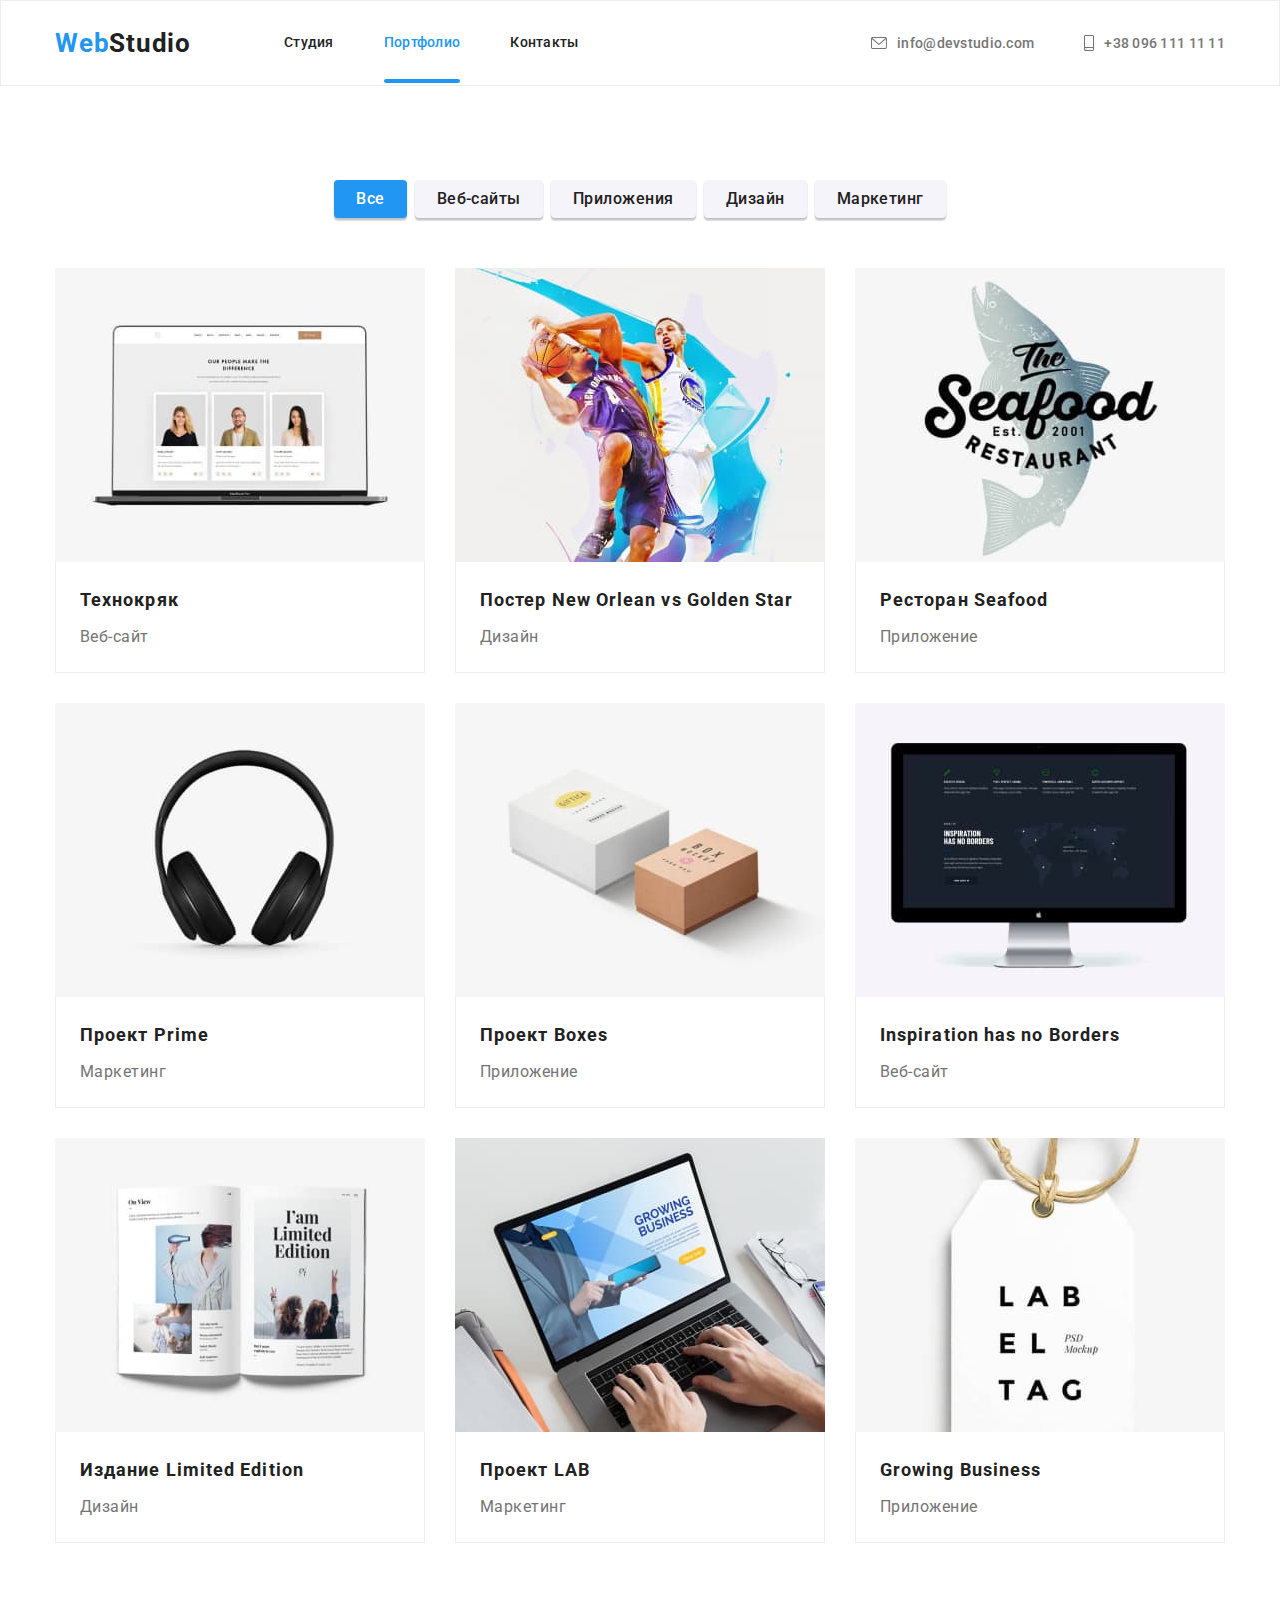
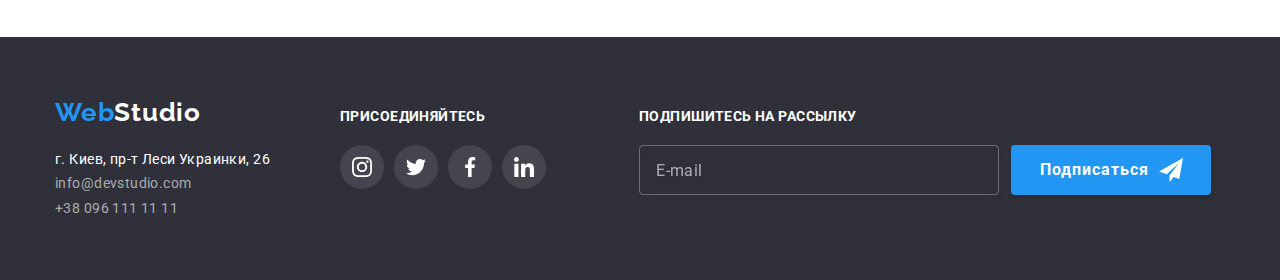
==== portfolio.html @ bab40973 "start" ====
<!DOCTYPE html>
<html lang="ru">
    <head>
        <meta charset="UTF-8" />
        <meta http-equiv="X-UA-Compatible" content="IE=edge" />
        <meta name="viewport" content="width=device-width, initial-scale=1.0" />
        <link rel="preconnect" href="https://fonts.googleapis.com" />
        <link rel="preconnect" href="https://fonts.gstatic.com" crossorigin />
        <link
            rel="stylesheet"
            href="https://cdn.jsdelivr.net/npm/modern-normalize@1.1.0/modern-normalize.min.css"
        />
        <link
            href="https://fonts.googleapis.com/css2?family=Raleway:wght@700&family=Roboto:wght@400;500;700;900&display=swap"
            rel="stylesheet"
        />
        <link rel="stylesheet" href="./css/style.css" />
        <title lang="en">Portfolio</title>
    </head>
    <body>
        <!-- HEADER -->
        <header class="page-header-portfolio">
            <div class="container page-header-container">
                <nav class="page-nav">
                    <a href="./index.html" class="logo link" lang="en"
                        >Web<span class="logo-studio">Studio</span>
                    </a>
                    <ul class="menu list">
                        <li class="menu-item">
                            <a class="menu-link link" href="./index.html"
                                >Студия</a
                            >
                        </li>
                        <li class="menu-item">
                            <a
                                class="menu-link link current"
                                href="./portfolio.html"
                                >Портфолио</a
                            >
                        </li>
                        <li class="menu-item">
                            <a class="menu-link link" href="#contacts-footer"
                                >Контакты</a
                            >
                        </li>
                    </ul>
                </nav>
                <ul class="contact list">
                    <li>
                        <a
                            class="contact-mail link"
                            href="mailto:info@devstudio.com"
                        >
                            <svg class="icon-envelope" height="12" width="16">
                                <use
                                    href="./images/icons.svg#icon-envelope"
                                ></use>
                            </svg>
                            info@devstudio.com</a
                        >
                    </li>
                    <li>
                        <a
                            class="contact-phone-number link"
                            href="tel:+380961111111"
                        >
                            <svg class="icon-smartphone" height="16" width="10">
                                <use
                                    href="./images/icons.svg#icon-smartphone"
                                ></use></svg
                            >+38 096 111 11 11</a
                        >
                    </li>
                </ul>
            </div>
        </header>
        <main>
            <section class="portfolio">
                <div class="container portfolio-container">
                    <h1 class="visually-hidden">Портфолио</h1>
                    <ul class="filter-menu list">
                        <li class="filter-list">
                            <button type="button" class="filter-button current">
                                Все
                            </button>
                        </li>
                        <li class="filter-list">
                            <button type="button" class="filter-button">
                                Веб-сайты
                            </button>
                        </li>
                        <li class="filter-list">
                            <button type="button" class="filter-button">
                                Приложения
                            </button>
                        </li>
                        <li class="filter-list">
                            <button type="button" class="filter-button">
                                Дизайн
                            </button>
                        </li>
                        <li class="filter-list">
                            <button type="button" class="filter-button">
                                Маркетинг
                            </button>
                        </li>
                    </ul>
                    <ul class="projects-list list">
                        <li class="project-card">
                            <a href="#" class="project-card-link link">
                                <div class="project-wrraper">
                                    <img
                                        class="project-photo"
                                        src="./images/portfolio/Технокряк.jpg"
                                        alt="Технокряк"
                                        width="370"
                                        height="294"
                                    />
                                    <p class="project-description">
                                        Ресурс предлагает комплексные
                                        предложения с разным уровнем функционала
                                        и сервисов. Все это позволит посетителю
                                        получить исчерпывающие сведения о
                                        компании или частном лице
                                    </p>
                                </div>
                                <div class="project-box">
                                    <h2 class="project-title">Технокряк</h2>
                                    <p class="project-specality">Веб-сайт</p>
                                </div></a
                            >
                        </li>
                        <li class="project-card">
                            <a href="#" class="project-card-link link">
                                <div class="project-wrraper">
                                    <img
                                        class="project-photo"
                                        src="./images/portfolio/Постер-New-Orlean-vs-Golden-Star.jpg"
                                        alt="Постер New Orlean vs Golden Star"
                                        width="370"
                                        height="294"
                                    />
                                    <p class="project-description">
                                        Ресурс предлагает комплексные
                                        предложения с разным уровнем функционала
                                        и сервисов. Все это позволит посетителю
                                        получить исчерпывающие сведения о
                                        компании или частном лице
                                    </p>
                                </div>
                                <div class="project-box">
                                    <h2 class="project-title">
                                        Постер New Orlean vs Golden Star
                                    </h2>
                                    <p class="project-specality">Дизайн</p>
                                </div></a
                            >
                        </li>
                        <li class="project-card">
                            <a href="#" class="project-card-link link">
                                <div class="project-wrraper">
                                    <img
                                        class="project-photo"
                                        src="./images/portfolio/Ресторан-Seafood.jpg"
                                        alt="Ресторан Seafood"
                                        width="370"
                                        height="294"
                                    />
                                    <p class="project-description">
                                        Ресурс предлагает комплексные
                                        предложения с разным уровнем функционала
                                        и сервисов. Все это позволит посетителю
                                        получить исчерпывающие сведения о
                                        компании или частном лице
                                    </p>
                                </div>
                                <div class="project-box">
                                    <h2 class="project-title">
                                        Ресторан Seafood
                                    </h2>
                                    <p class="project-specality">Приложение</p>
                                </div></a
                            >
                        </li>
                        <li class="project-card">
                            <a href="#" class="project-card-link link">
                                <div class="project-wrraper">
                                    <img
                                        class="project-photo"
                                        src="./images/portfolio/Проект-Prime.jpg"
                                        alt="Проект Prime"
                                        width="370"
                                        height="294"
                                    />
                                    <p class="project-description">
                                        Ресурс предлагает комплексные
                                        предложения с разным уровнем функционала
                                        и сервисов. Все это позволит посетителю
                                        получить исчерпывающие сведения о
                                        компании или частном лице
                                    </p>
                                </div>
                                <div class="project-box">
                                    <h2 class="project-title">Проект Prime</h2>
                                    <p class="project-specality">Маркетинг</p>
                                </div></a
                            >
                        </li>
                        <li class="project-card">
                            <a href="#" class="project-card-link link">
                                <div class="project-wrraper">
                                    <img
                                        class="project-photo"
                                        src="./images/portfolio/Проект-Boxes.jpg"
                                        alt="Проект Boxes"
                                        width="370"
                                        height="294"
                                    />
                                    <p class="project-description">
                                        Ресурс предлагает комплексные
                                        предложения с разным уровнем функционала
                                        и сервисов. Все это позволит посетителю
                                        получить исчерпывающие сведения о
                                        компании или частном лице
                                    </p>
                                </div>
                                <div class="project-box">
                                    <h2 class="project-title">Проект Boxes</h2>
                                    <p class="project-specality">Приложение</p>
                                </div></a
                            >
                        </li>
                        <li class="project-card">
                            <a href="#" class="project-card-link link">
                                <div class="project-wrraper">
                                    <img
                                        class="project-photo"
                                        src="./images/portfolio/Inspiration-has-no-Borders.jpg"
                                        alt="Inspiration has no Borders"
                                        width="370"
                                        height="294"
                                    />
                                    <p class="project-description">
                                        Ресурс предлагает комплексные
                                        предложения с разным уровнем функционала
                                        и сервисов. Все это позволит посетителю
                                        получить исчерпывающие сведения о
                                        компании или частном лице
                                    </p>
                                </div>
                                <div class="project-box">
                                    <h2 class="project-title" lang="en">
                                        Inspiration has no Borders
                                    </h2>
                                    <p class="project-specality">Веб-сайт</p>
                                </div></a
                            >
                        </li>
                        <li class="project-card">
                            <a href="#" class="project-card-link link">
                                <div class="project-wrraper">
                                    <img
                                        class="project-photo"
                                        src="./images/portfolio/Издание-Limited-Edition.jpg"
                                        alt="Издание Limited Edition"
                                        width="370"
                                        height="294"
                                    />
                                    <p class="project-description">
                                        Ресурс предлагает комплексные
                                        предложения с разным уровнем функционала
                                        и сервисов. Все это позволит посетителю
                                        получить исчерпывающие сведения о
                                        компании или частном лице
                                    </p>
                                </div>
                                <div class="project-box">
                                    <h2 class="project-title">
                                        Издание Limited Edition
                                    </h2>
                                    <p class="project-specality">Дизайн</p>
                                </div></a
                            >
                        </li>
                        <li class="project-card">
                            <a href="#" class="project-card-link link">
                                <div class="project-wrraper">
                                    <img
                                        class="project-photo"
                                        src="./images/portfolio/Проект-LAB.jpg"
                                        alt="Проект LAB"
                                        width="370"
                                        height="294"
                                    />
                                    <p class="project-description">
                                        Ресурс предлагает комплексные
                                        предложения с разным уровнем функционала
                                        и сервисов. Все это позволит посетителю
                                        получить исчерпывающие сведения о
                                        компании или частном лице
                                    </p>
                                </div>
                                <div class="project-box">
                                    <h2 class="project-title">Проект LAB</h2>
                                    <p class="project-specality">Маркетинг</p>
                                </div></a
                            >
                        </li>
                        <li class="project-card">
                            <a href="#" class="project-card-link link">
                                <div class="project-wrraper">
                                    <img
                                        class="project-photo"
                                        src="./images/portfolio/Growing-Business.jpg"
                                        alt="Growing Business"
                                        width="370"
                                        height="294"
                                    />
                                    <p class="project-description">
                                        Ресурс предлагает комплексные
                                        предложения с разным уровнем функционала
                                        и сервисов. Все это позволит посетителю
                                        получить исчерпывающие сведения о
                                        компании или частном лице
                                    </p>
                                </div>
                                <div class="project-box">
                                    <h2 class="project-title" lang="en">
                                        Growing Business
                                    </h2>
                                    <p class="project-specality">Приложение</p>
                                </div></a
                            >
                        </li>
                    </ul>
                </div>
            </section>
        </main>
        <!-- FOOTER -->
        <footer id="contacts-footer" class="contacts">
            <div class="container footer-link">
                <address>
                    <ul class="footer-list list">
                        <li class="logo-footer">
                            <a href="./index.html" class="logo-footer-link link"
                                >Web<span class="logo-studio-footer"
                                    >Studio</span
                                ></a
                            >
                        </li>
                        <li class="contacts-list">
                            <a
                                class="contact-address link"
                                href="https://goo.gl/maps/yY5iYkGhVYkM21xK6"
                                target="_blank"
                                rel="noopener noreferrer"
                            >
                                г. Киев, пр-т Леси Украинки, 26</a
                            >
                        </li>
                        <li class="contacts-list">
                            <a
                                class="contact-mail-secondary link"
                                href="mailto:info@devstudio.com"
                                >info@devstudio.com</a
                            >
                        </li>
                        <li class="contacts-list">
                            <a
                                class="contact-phone-number-secondary link"
                                href="tel:+380961111111"
                                >+38 096 111 11 11</a
                            >
                        </li>
                    </ul>
                </address>
                <div class="social-links-footer">
                    <p class="social-title-footer">присоединяйтесь</p>
                    <ul class="social-list-footer list">
                        <li class="social-list-item-footer">
                            <a href="" class="social-list-link-footer">
                                <svg
                                    class="social-list-icon-footer"
                                    width="20"
                                    height="20"
                                >
                                    <use
                                        href="./images/icons.svg#icon-instagram"
                                    ></use>
                                </svg>
                            </a>
                        </li>
                        <li class="social-list-item-footer">
                            <a href="" class="social-list-link-footer">
                                <svg
                                    class="social-list-icon-footer"
                                    width="20"
                                    height="20"
                                >
                                    <use
                                        href="./images/icons.svg#icon-twitter"
                                    ></use>
                                </svg>
                            </a>
                        </li>
                        <li class="social-list-item-footer">
                            <a href="" class="social-list-link-footer">
                                <svg
                                    class="social-list-icon-footer"
                                    width="20"
                                    height="20"
                                >
                                    <use
                                        href="./images/icons.svg#icon-facebook"
                                    ></use>
                                </svg>
                            </a>
                        </li>
                        <li class="social-list-item-footer">
                            <a href="" class="social-list-link-footer">
                                <svg
                                    class="social-list-icon-footer"
                                    width="20"
                                    height="20"
                                >
                                    <use
                                        href="./images/icons.svg#icon-linkedin"
                                    ></use>
                                </svg>
                            </a>
                        </li>
                    </ul>
                </div>
                <form class="subscription-form">
                    <p class="subscription-title-form">
                        Подпишитесь на рассылку
                    </p>
                    <div class="subscription-input-box">
                        <label
                            ><input
                                class="subscription-input-form"
                                type="text"
                                name="user_email_for_subscription"
                                pattern="([A-z0-9_.-]{1,})@([A-z0-9_.-]{1,}).([A-z]{2,8})"
                                placeholder="E-mail"
                        /></label>
                        <button class="subscription-btn" type="submit">
                            Подписаться
                            <svg
                                class="subscription-btn-icon"
                                width="24"
                                height="24px"
                            >
                                <use
                                    href="./images/icons.svg#icon-icon-send"
                                ></use>
                            </svg>
                        </button>
                    </div>
                </form>
            </div>
        </footer>
    </body>
</html>
---- css/style.css ----
:root {
    --primary-font: 'Roboto', sans-serif;
    --secondary-font: 'Raleway', sans-serif;
    --primary-font-color: #757575;
    --secondary-font-color: #212121;
    --accent-color: #2196f3;
    --contrasting-color: #ffffff;
    --icon-color: #afb1b8;
    --transition-dur-and-func: 250ms cubic-bezier(0.4, 0, 0.2, 1);
}
html,
body {
    height: 100%;
}
body {
    line-height: 1.5;
    -webkit-font-smoothing: antialiased;
}
img,
picture,
video,
canvas,
svg {
    display: block;
    max-width: 100%;
}
ol,
ul {
    margin-top: 0;
    margin-left: 0;
    margin-bottom: 0;
}
button {
    cursor: pointer;
    border: none;
}
p,
h1,
h2,
h3,
h4,
h5,
h6 {
    margin-top: 0;
    margin-bottom: 0;
    overflow-wrap: break-word;
}
.link {
    text-decoration: none;
}
.list {
    list-style: none;
    margin-top: 0;
    margin-bottom: 0;
    padding-left: 0;
}
.container {
    width: 1200px;
    margin-left: auto;
    margin-right: auto;
    padding-left: 15px;
    padding-right: 15px;
}

body {
    color: var(--primary-font-color);
    font-family: var(--primary-font);
    font-size: 14px;
}
.visually-hidden {
    position: absolute;
    width: 1px;
    height: 1px;
    padding: 0;
    margin: -1px;
    overflow: hidden;
    clip: rect(0, 0, 0, 0);
    white-space: nowrap;
    border: 0;
}
/* =========HEADER========== */

.link.current {
    position: relative;
    color: var(--accent-color);
}
.link.current::after {
    position: absolute;
    content: '';
    display: block;
    bottom: 0;
    width: 100%;
    height: 4px;
    background: var(--accent-color);
    border-radius: 2px;
}
.page-header-container {
    display: flex;
    align-items: center;
}
.page-nav {
    display: flex;
    align-items: center;
}
.logo {
    padding-top: 24px;
    padding-bottom: 24px;
    margin-right: 93px;
    font-family: var(--contrasting-color);
    font-style: normal;
    font-weight: 700;
    font-size: 26px;
    line-height: 1.19;
    letter-spacing: 0.03em;
    color: var(--accent-color);
}
.logo-studio {
    color: var(--secondary-font-color);
}
.menu-link {
    padding: 32px 0;
    display: block;
    font-weight: 500;
    line-height: 1.14;
    letter-spacing: 0.02em;

    color: var(--secondary-font-color);

    transition: color var(--transition-dur-and-func);
}
.menu.list {
    display: flex;
    align-items: center;
    font-weight: 500;
    line-height: 1.43;
    letter-spacing: 0.02em;
    color: var(--secondary-font-color);
}

.menu-item + .menu-item {
    padding-left: 50px;
}
.menu-link:focus,
.menu-link:hover {
    color: var(--accent-color);
}
/* =========/HEADER========== */
/* =========CONTACTS========== */
.contact.list {
    display: flex;
    margin-left: auto;
}
.icon-smartphone {
    fill: currentColor;
    margin-right: 10px;
}
.icon-envelope {
    fill: currentColor;
    margin-right: 10px;
}
.contact-mail {
    display: flex;
    align-items: center;
    padding: 32px 0;
    font-family: inherit;
    font-weight: 500;
    line-height: 1.43;
    letter-spacing: 0.02em;
    color: inherit;

    transition: color var(--transition-dur-and-func);
}
.contact-mail:hover,
.contact-mail:focus {
    color: var(--accent-color);
}

.contact-phone-number {
    display: flex;
    align-items: center;
    padding: 32px 0;
    padding-left: 50px;
    font-weight: 500;
    line-height: 1.43;
    letter-spacing: 0.02em;
    color: inherit;

    transition: color var(--transition-dur-and-func);
}
.contact-phone-number:hover,
.contact-phone-number:focus {
    color: var(--accent-color);
}
/* =========/CONTACTS========== */
/* =========HERO========== */
.hero {
    margin: auto;
    max-width: 1600px;
    height: 600px;
    padding: 200px 0;
    background-image: linear-gradient(
            rgba(47, 48, 58, 0.4),
            rgba(47, 48, 58, 0.4)
        ),
        url('../images/hero/bg.jpg');
    background-size: cover;
    background-color: #c4c4c4;
    background-repeat: no-repeat;
    background-position: center;
}
.container-hero {
    text-align: center;
}
.hero-title {
    margin-bottom: 30px;
    font-weight: 900;
    font-size: 44px;
    line-height: 1.36;
    text-align: center;
    letter-spacing: 0.06em;
    text-transform: uppercase;
    text-shadow: 0px 4px 4px rgba(0, 0, 0, 0.25);

    color: var(--contrasting-color);
}
.modal-btn {
    padding: 10px 32px;
    font-family: inherit;
    font-weight: 700;
    font-size: 16px;
    line-height: 1.87;
    letter-spacing: 0.06em;
    color: var(--contrasting-color);
    background: var(--accent-color);
    box-shadow: 0px 4px 4px rgba(0, 0, 0, 0.15);
    border-radius: 4px;
    border: 0;
    filter: drop-shadow(0px 4px 4px rgba(0, 0, 0, 0.25));

    transition: background var(--transition-dur-and-func),
        box-shadow var(--transition-dur-and-func);
}
.modal-btn:hover,
.modal-btn :focus {
    background: #188ce8;
    box-shadow: 0px 4px 4px rgba(0, 0, 0, 0.15);
    border-radius: 4px;
}
/* =========/HERO========== */
/* =========ABOUT========== */
.about {
    padding: 94px 0;
    background: var(--contrasting-color);
}
.about-menu {
    display: flex;
    gap: 30px;
}

.about-title {
    margin-top: 30px;
    margin-bottom: 10px;
    font-weight: 700;
    font-size: 14px;
    line-height: 1.43;
    letter-spacing: 0.03em;
    text-transform: uppercase;
    color: var(--secondary-font-color);
}
.about-advantage {
    font-weight: 400;
    line-height: 1.71;
    letter-spacing: 0.03em;
}
.icon-advantage-box {
    display: flex;
    justify-content: center;
    align-items: center;
    height: 120px;
    background: #f5f4fa;
    border-radius: 4px;
}
/* =========/ABOUT========== */
/* =========WORK========== */
.work {
    padding-bottom: 94px;
    background: var(--contrasting-color);
}
.work-list {
    display: flex;
    align-items: center;
    flex-wrap: wrap;
    gap: 30px;
}
.title {
    margin-bottom: 50px;
    font-weight: 700;
    font-size: 36px;
    line-height: 1.17;
    text-align: center;
    letter-spacing: 0.03em;
    color: var(--secondary-font-color);
}
.work-description {
    padding: 27px 0;
    font-family: var(--primary-font);
    font-weight: 700;
    line-height: 1.14;
    text-align: center;
    letter-spacing: 0.03em;
    text-transform: uppercase;
    color: var(--contrasting-color);
}
.work-wrraper-description {
    position: absolute;
    bottom: 0;
    right: 0;
    width: 100%;
    height: 70px;
    background: rgba(47, 48, 58, 0.8);
}
.work-wrraper {
    position: relative;
}
/* =========/WORK========== */
/* =========CLIENTS========= */
.clients-container {
    padding: 94px 0;
}
.clients-list {
    display: flex;
    align-items: center;
    justify-content: space-between;
}
.client-list-link {
    display: flex;
    justify-content: center;
    align-items: center;
    width: 170px;
    height: 92px;
    border: 1px solid var(--icon-color);
    border-radius: 4px;
    background-color: var(--contrasting-color);

    transition: background-color var(--transition-dur-and-func),
        border var(--transition-dur-and-func);
}
.client-list-icon {
    fill: var(--icon-color);

    transition: fill var(--transition-dur-and-func);
}
.client-list-link:hover .client-list-icon,
.client-list-link:focus .client-list-icon {
    fill: var(--accent-color);
}
.client-list-link:hover,
.client-list-link:focus {
    border: 1px solid var(--accent-color);
    border-radius: 4px;
}

/* =========/CLIENTS========= */

/* =========TEAM========== */
.team {
    padding: 94px 0;
    background: #f5f4fa;
}
.team-list {
    display: flex;
    align-items: center;
    flex-wrap: wrap;
    gap: 30px;
}
.team-card {
    background-color: var(--contrasting-color);
    box-shadow: 0px 1px 3px rgba(0, 0, 0, 0.12), 0px 1px 1px rgba(0, 0, 0, 0.14),
        0px 2px 1px rgba(0, 0, 0, 0.2);
    border-radius: 0px 0px 4px 4px;
}
.team-box {
    padding: 30px 0;
}
.team-name {
    margin-bottom: 10px;
    font-weight: 500;
    font-size: 16px;
    line-height: 1.19;
    text-align: center;
    letter-spacing: 0.03em;
    color: var(--secondary-font-color);
}
.team-speciality {
    margin-bottom: 16px;
    font-weight: 400;
    font-size: 16px;
    line-height: 1.19;
    text-align: center;
    letter-spacing: 0.03em;
}
.social-list {
    display: flex;
    justify-content: center;
    gap: 10px;
    cursor: pointer;
}
.social-list-link {
    display: flex;
    justify-content: center;
    align-items: center;
    width: 44px;
    height: 44px;
    border-radius: 50%;
    background-color: var(--contrasting-color);

    transition: background-color var(--transition-dur-and-func);
}
.social-list-link:hover,
.social-list-link:focus {
    background-color: var(--accent-color);
}
.social-list-icon {
    fill: var(--icon-color);

    transition: fill var(--transition-dur-and-func);
}
.social-list-link:hover .social-list-icon,
.social-list-link:focus .social-list-icon {
    fill: var(--contrasting-color);
}
.social-list-link.current {
    background-color: var(--accent-color);
}
/* =========/TEAM========== */
/* =========FOOTER========== */
.contacts {
    max-width: 1600px;
    margin: auto;
    background: #2f303a;
}
.footer-list {
    margin-right: 70px;
    margin-bottom: 60px;
}
.logo-footer {
    margin-top: 60px;
    margin-bottom: 20px;
}
.logo-footer-link {
    font-family: var(--secondary-font);
    font-style: normal;
    font-weight: 700;
    font-size: 26px;
    line-height: 1.19;
    letter-spacing: 0.03em;
    color: var(--accent-color);
}
.logo-studio-footer {
    font-family: var(--secondary-font);
    font-weight: 700;
    font-size: 26px;
    line-height: 1.19;
    letter-spacing: 0.03em;
    color: var(--contrasting-color);
}

.contact-address {
    font-weight: 400;
    font-style: normal;
    line-height: 1.71;
    letter-spacing: 0.03em;
    color: var(--contrasting-color);

    transition: color var(--transition-dur-and-func);
}
.contact-address:hover,
.contact-address:focus {
    color: var(--accent-color);
}
.contact-mail-secondary {
    padding-top: 9px;
    font-weight: 400;
    font-style: normal;
    line-height: 1.71;
    letter-spacing: 0.03em;
    color: rgba(255, 255, 255, 0.6);

    transition: color var(--transition-dur-and-func);
}
.contact-mail-secondary:hover,
.contact-mail-secondary:focus {
    color: var(--accent-color);
}
.contact-phone-number-secondary {
    padding-top: 9px;
    font-weight: 400;
    font-style: normal;
    line-height: 24px;
    letter-spacing: 0.03em;
    color: rgba(255, 255, 255, 0.6);

    transition: color var(--transition-dur-and-func);
}
.contact-phone-number-secondary:hover,
.contact-phone-number-secondary:focus {
    color: var(--accent-color);
}
.social-title-footer {
    font-weight: 700;
    line-height: 1.14;
    letter-spacing: 0.03em;
    text-transform: uppercase;
    color: var(--contrasting-color);
}

.social-list-footer {
    margin-top: 20px;
    display: flex;
    gap: 10px;
}
.social-list-link-footer {
    display: flex;
    justify-content: center;
    align-items: center;
    width: 44px;
    height: 44px;
    border-radius: 50%;
    background-color: rgba(255, 255, 255, 0.1);

    transition: background-color var(--transition-dur-and-func);
}
.social-list-link-footer:hover,
.social-list-link-footer:focus {
    background-color: var(--accent-color);
}
.social-list-icon-footer {
    fill: var(--contrasting-color);

    transition: fill var(--transition-dur-and-func);
}
.social-list-link-footer:hover .social-list-icon-footer,
.social-list-link-footer:focus .social-list-icon-footer {
    fill: var(--contrasting-color);
}
.social-links-footer {
    margin-top: 72px;
}
.container.footer-link {
    display: flex;
}
.subscription-form {
    margin-top: 72px;
    margin-left: 93px;
    display: flex;
    flex-direction: column;
}
.subscription-input-box {
    display: flex;
}
.subscription-title-form {
    margin-bottom: 20px;
    font-style: normal;
    font-weight: 700;
    font-size: 14px;
    line-height: 1.14;
    letter-spacing: 0.03em;
    text-transform: uppercase;

    color: var(--contrasting-color);
}
.subscription-input-form {
    margin-right: 12px;
    width: 360px;
    height: 50px;
    padding-left: 16px;
    letter-spacing: 0.03em;
    font-style: normal;
    font-weight: 400;
    font-size: 16px;
    line-height: 1.25;
    color: var(--contrasting-color);
    background-color: transparent;
    border: 1px solid rgba(255, 255, 255, 0.3);
    filter: drop-shadow(0px 4px 4px rgba(0, 0, 0, 0.15));
    border-radius: 4px;

    transition: border var(--transition-dur-and-func);
}
.subscription-input-form:focus {
    outline: none;
    border: 1px solid #188ce8;
}
.subscription-input-form::placeholder {
    display: flex;
    align-items: center;
    letter-spacing: 0.03em;
    font-style: normal;
    font-weight: 400;
    font-size: 16px;
    line-height: 1.25;

    color: rgba(255, 255, 255, 0.6);
}
.subscription-btn {
    padding-top: 10px;
    padding-bottom: 10px;
    padding-left: 29px;
    padding-right: 28px;
    min-width: 200px;
    height: 50px;
    display: flex;
    justify-content: space-between;
    align-items: center;
    text-align: center;
    letter-spacing: 0.06em;
    font-style: normal;
    font-weight: 700;
    font-size: 16px;
    line-height: 1.88;

    color: var(--contrasting-color);

    background: var(--accent-color);
    box-shadow: 0px 4px 4px rgba(0, 0, 0, 0.15);
    border-radius: 4px;

    transform: background var(--transition-dur-and-func);
}
.subscription-btn:hover,
.subscription-btn:focus {
    background-color: #188ce8;
}
/* =========/FOOTER========== */
/* ==================== MODAL WINDOW ==================== */
.backdrop {
    position: fixed;
    top: 0;
    left: 0;
    z-index: 100;
    width: 100%;
    height: 100%;
    background-color: rgba(0, 0, 0, 0.2);
    transition: opacity var(--transition-dur-and-func),
        visibility var(--transition-dur-and-func);
}

.backdrop.is-hidden {
    opacity: 0;
    visibility: hidden;
    pointer-events: none;
}

.backdrop.is-hidden .modal {
    transform: translate(-50%, -50%) scale(0.7);
}
.modal {
    position: absolute;
    top: 50%;
    left: 50%;
    padding: 40px;
    transform: translate(-50%, -50%) scale(1);
    width: 528px;
    min-height: 581px;
    background-color: var(--contrasting-color);
    border-radius: 4px;
    box-shadow: 0px 1px 3px rgba(0, 0, 0, 0.12), 0px 1px 1px rgba(0, 0, 0, 0.14),
        0px 2px 1px rgba(0, 0, 0, 0.2);
    transition: box-shadow var(--transition-dur-and-func),
        transform var(--transition-dur-and-func);
}

.modal-close-btn {
    position: absolute;
    top: 8px;
    right: 8px;
    display: flex;
    justify-content: center;
    align-items: center;
    width: 30px;
    height: 30px;
    border-radius: 50%;
    background-color: transparent;
    border: 1px solid rgba(0, 0, 0, 0.1);
    padding: 0;
    transition: border-color var(--transition-dur-and-func);
}

.modal-close-btn-icon {
    transition: fill var(--transition-dur-and-func);
}

.modal-close-btn:hover .modal-close-btn-icon,
.modal-close-btn:focus .modal-close-btn-icon {
    fill: var(--accent-color);
}
.modal-form {
    display: flex;
    flex-direction: column;
}
.modal-description {
    margin-bottom: 12px;
    font-weight: 700;
    font-size: 20px;
    line-height: 1.15;
    text-align: center;
    letter-spacing: 0.03em;

    color: var(--secondary-font-color);
}
.modal-form-input-wrapper {
    position: relative;
    display: block;
}
.modal-form-input-desc {
    margin-bottom: 4px;
    font-weight: 400;
    font-size: 12px;
    line-height: 1.17;
    letter-spacing: 0.01em;
}
.modal-form-icon {
    position: absolute;
    top: 40%;
    left: 12px;
    transform: translateY(-50%);
    display: block;
}

.modal-form-input {
    padding-left: 42px;
    width: 100%;
    height: 40px;
    margin-bottom: 10px;
    font-size: 16px;
    outline: none;
    border: 1px solid rgba(33, 33, 33, 0.2);
    border-radius: 4px;

    transition: border var(--transition-dur-and-func);
}
.modal-form-input:focus + .modal-form-icon {
    fill: var(--accent-color);
}
.modal-form-input:focus {
    outline: none;
    border: 1px solid var(--accent-color);
}
.user-message-form {
    width: 100%;
    height: 120px;
    font-size: 16px;
}
.user-message-form::placeholder {
    font-weight: 400;
    font-size: 12px;
    line-height: 1.17;
    letter-spacing: 0.01em;

    color: rgba(117, 117, 117, 0.5);
}
.user-message-form {
    padding: 12px 16px;
    margin-bottom: 20px;
    outline: none;
    border: 1px solid rgba(33, 33, 33, 0.2);
    border-radius: 4px;
    resize: none;

    transition: border var(--transition-dur-and-func);
}
.user-message-form:focus {
    outline: none;
    border: 1px solid var(--accent-color);
}
.modal-form-submit {
    min-width: 200px;
    align-self: center;
    padding: 10px 55px;
    display: flex;
    align-items: center;
    text-align: center;
    font-weight: 700;
    font-size: 16px;
    line-height: 1.88;
    letter-spacing: 0.06em;
    box-shadow: 0px 4px 4px rgba(0, 0, 0, 0.15);
    border-radius: 4px;

    color: var(--contrasting-color);
    background-color: var(--accent-color);

    transition: box-shadow var(--transition-dur-and-func),
        background-color var(--transition-dur-and-func);
}
.modal-form-submit:hover,
.modal-form-submit:focus {
    background: #188ce8;
}
.modal-form-check-desc {
    display: flex;
    justify-content: center;
    align-items: center;
    margin-bottom: 30px;
    cursor: pointer;
    font-weight: 400;
    font-size: 14px;
    line-height: 1.71;
    letter-spacing: 0.03em;
}
.modal-form-check:checked + .modal-form-check-desc {
    text-shadow: 0px 4px 4px rgba(0, 0, 0, 0.25);
}
.modal-form-check-desc::before {
    display: block;
    margin-right: 7px;
    width: 16px;
    height: 15px;
    background-color: var(--contrasting-color);
    border: 2px solid var(--secondary-font-color);
    border-radius: 2px;
    content: '';
    cursor: pointer;
}

.modal-form-check:checked + .modal-form-check-desc::before {
    background-color: var(--accent-color);
    background-image: url('../images/vector.svg');
    background-size: contain;
    background-repeat: no-repeat;
    background-origin: content-box;
    border-color: var(--accent-color);
    border-radius: 2px;
    filter: drop-shadow(0px 4px 4px rgba(0, 0, 0, 0.25));
}
.terms {
    font-weight: 400;
    font-size: 14px;
    line-height: 1.17;
    letter-spacing: 0.03em;
    color: var(--accent-color);
}
/* ==================== /MODAL WINDOW ==================== */
/* =========PORTFOLIO========== */

.page-header-portfolio {
    border: 1px solid #eeeeee;
}
.portfolio {
    padding: 94px 0;
}
.filter-menu {
    margin-bottom: 50px;
    display: flex;
    justify-content: center;
}
.filter-button.current {
    background-color: var(--accent-color);
    color: var(--contrasting-color);
    box-shadow: 0px 3px 1px rgba(0, 0, 0, 0.1), 0px 1px 2px rgba(0, 0, 0, 0.08),
        0px 2px 2px rgba(0, 0, 0, 0.12);
    border-radius: 4px;
}
.filter-list + .filter-list {
    margin-left: 8px;
}
.filter-button {
    padding: 6px 22px;
    font-family: inherit;
    font-weight: 500;
    font-size: 16px;
    line-height: 1.63;
    letter-spacing: 0.03em;
    background-color: #f5f4fa;
    color: var(--secondary-font-color);
    border: 0;
    box-shadow: 0px 3px 1px rgba(0, 0, 0, 0.1), 0px 1px 2px rgba(0, 0, 0, 0.08),
        0px 2px 2px rgba(0, 0, 0, 0.12);
    border-radius: 4px;
    cursor: pointer;

    transition: background-color var(--transition-dur-and-func),
        color var(--transition-dur-and-func),
        box-shadow var(--transition-dur-and-func);
}
.filter-button:hover,
.filter-button:focus {
    background-color: var(--accent-color);
    color: var(--contrasting-color);
    box-shadow: 0px 3px 1px rgba(0, 0, 0, 0.1), 0px 1px 2px rgba(0, 0, 0, 0.08),
        0px 2px 2px rgba(0, 0, 0, 0.12);
    border-radius: 4px;
}
.project-card {
    background: var(--contrasting-color);
    box-shadow: 0;

    transition: box-shadow var(--transition-dur-and-func);
}
.project-card:hover,
.project-card:focus {
    box-shadow: 0px 1px 1px rgba(0, 0, 0, 0.12), 0px 4px 4px rgba(0, 0, 0, 0.06),
        1px 4px 6px rgba(0, 0, 0, 0.16);
    cursor: pointer;
}

.projects-list {
    display: flex;
    align-items: center;
    flex-wrap: wrap;
    gap: 30px;
}
.project-title {
    margin-bottom: 4px;
    font-weight: 700;
    font-size: 18px;
    line-height: 2;
    letter-spacing: 0.06em;
    color: var(--secondary-font-color);
}
.project-box {
    padding: 20px 24px;
    border: 1px solid #eeeeee;
    border-top: none;
}
.project-specality {
    font-family: var(--primary-font);
    color: var(--primary-font-color);
    font-weight: 400;
    font-size: 16px;
    line-height: 1.88;
    letter-spacing: 0.03em;
}
.project-wrraper {
    position: relative;
    overflow: hidden;
}

.project-description {
    font-family: var(--primary-font);
    font-weight: 400;
    font-size: 18px;
    line-height: 1.56;
    letter-spacing: 0.03em;

    color: var(--contrasting-color);

    position: absolute;
    left: 0;
    top: 0;
    padding: 0 24px;
    display: flex;
    align-items: center;
    width: 100%;
    height: 100%;
    transform: translate(0, 100%);
    transition: transform var(--transition-dur-and-func);
    background: rgba(33, 150, 243, 0.9);
}
.project-card-link:hover .project-description,
.project-card-link:focus .project-description {
    transform: translate(0, 0);
}

/* =========/PORTFOLIO========== */
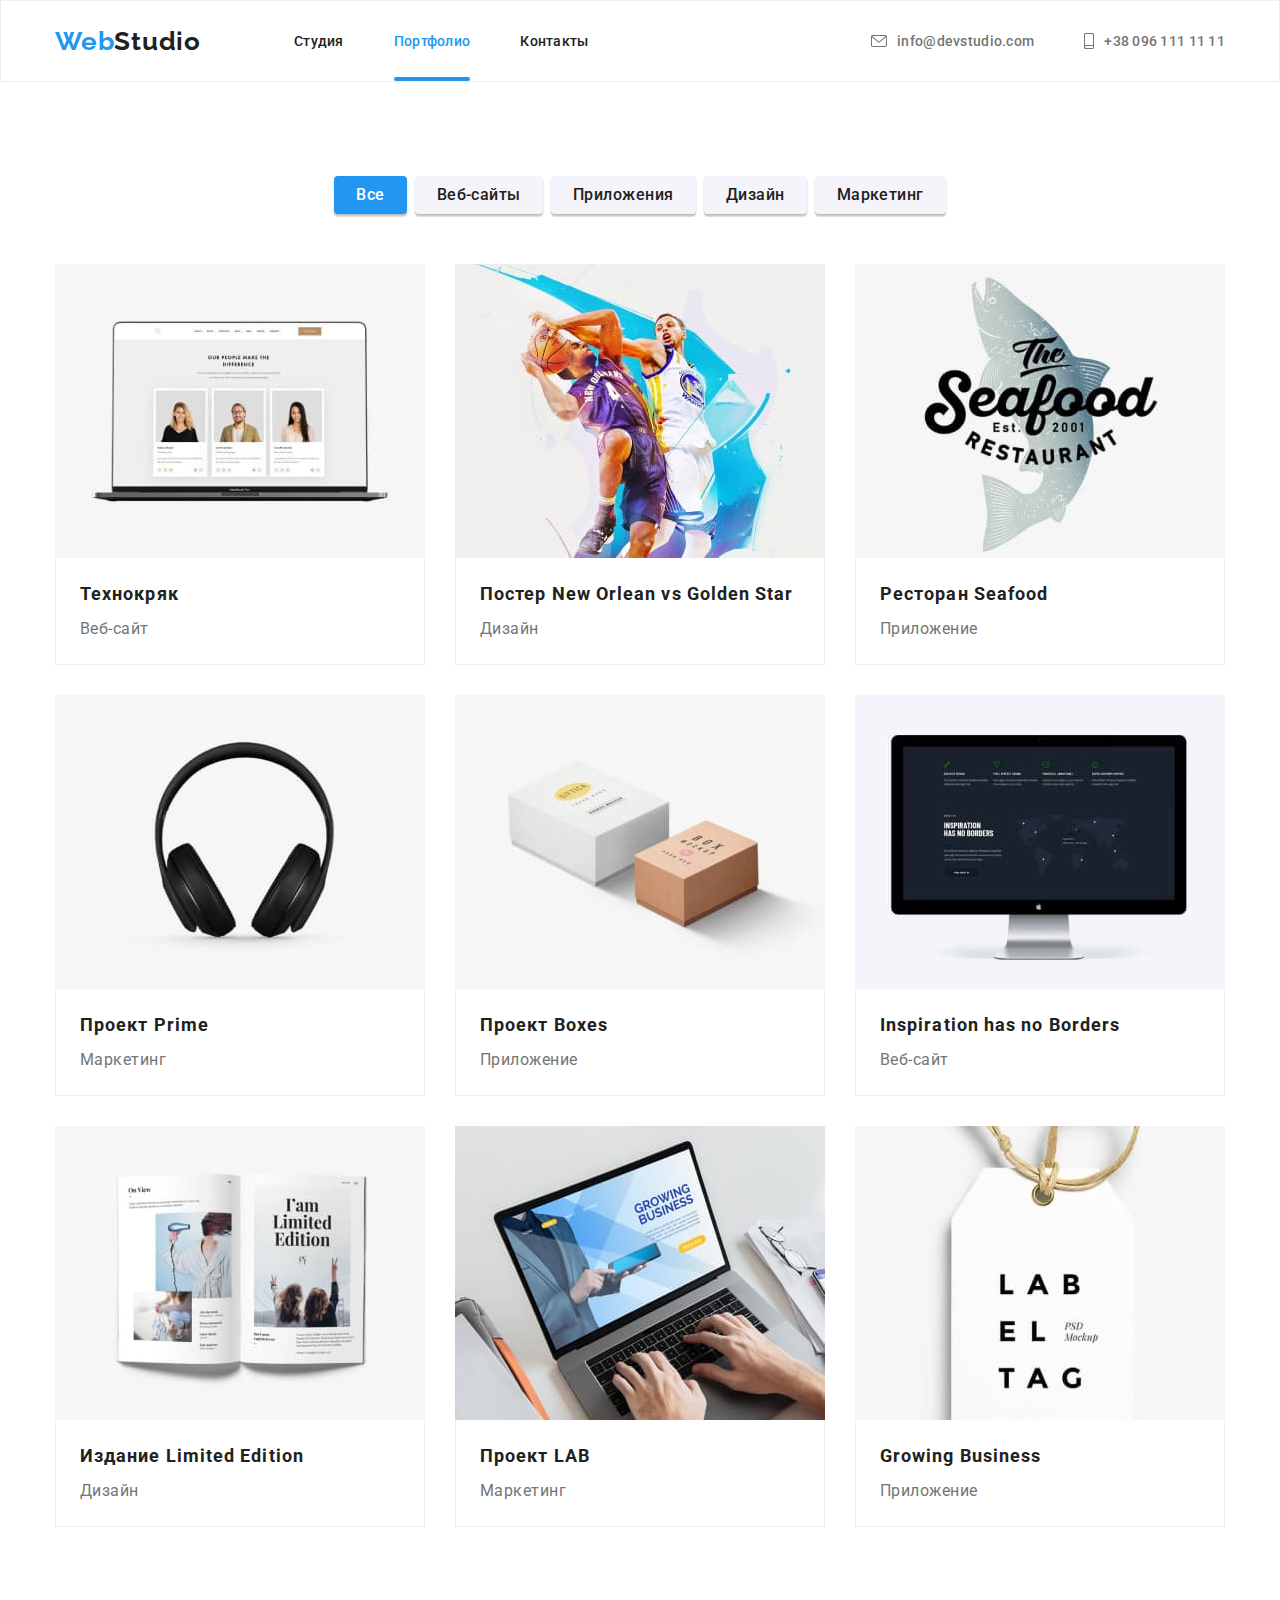
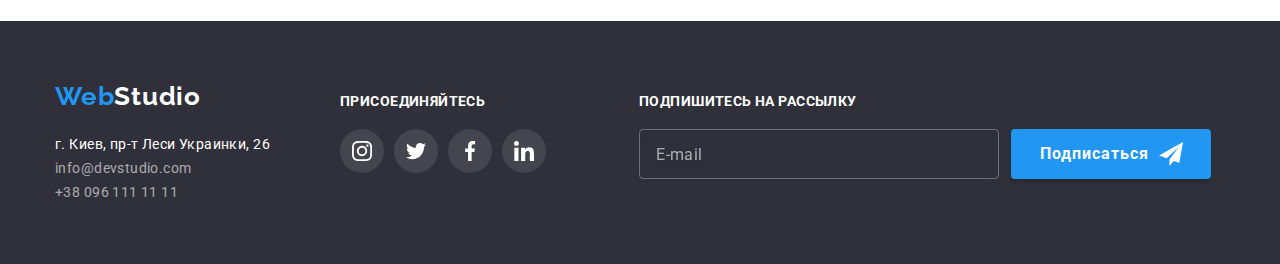
==== commit e6fd5ccf: "apdate scss" ====
--- a/portfolio.html
+++ b/portfolio.html
@@ -14,57 +14,58 @@
             href="https://fonts.googleapis.com/css2?family=Raleway:wght@700&family=Roboto:wght@400;500;700;900&display=swap"
             rel="stylesheet"
         />
-        <link rel="stylesheet" href="./css/style.css" />
+        <link rel="stylesheet" href="./css/main.min.css" />
         <title lang="en">Portfolio</title>
     </head>
     <body>
         <!-- HEADER -->
-        <header class="page-header-portfolio">
-            <div class="container page-header-container">
+        <header class="page-header--border">
+            <div class="page-header container">
                 <nav class="page-nav">
                     <a href="./index.html" class="logo link" lang="en"
                         >Web<span class="logo-studio">Studio</span>
                     </a>
                     <ul class="menu list">
-                        <li class="menu-item">
-                            <a class="menu-link link" href="./index.html"
+                        <li class="menu__item">
+                            <a class="menu__link link" href="./index.html"
                                 >Студия</a
                             >
                         </li>
-                        <li class="menu-item">
+                        <li class="menu__item">
                             <a
-                                class="menu-link link current"
+                                class="menu__link link menu__link--current"
                                 href="./portfolio.html"
                                 >Портфолио</a
                             >
                         </li>
-                        <li class="menu-item">
-                            <a class="menu-link link" href="#contacts-footer"
+                        <li class="menu__item">
+                            <a class="menu__link link" href="#contacts-footer"
                                 >Контакты</a
                             >
                         </li>
                     </ul>
                 </nav>
-                <ul class="contact list">
-                    <li>
+                <ul class="contact">
+                    <li class="contact-list list">
                         <a
-                            class="contact-mail link"
+                            class="contact-list__mail link"
                             href="mailto:info@devstudio.com"
-                        >
-                            <svg class="icon-envelope" height="12" width="16">
+                            ><svg class="icon-envelope" height="12" width="16">
                                 <use
                                     href="./images/icons.svg#icon-envelope"
-                                ></use>
-                            </svg>
-                            info@devstudio.com</a
+                                ></use></svg
+                            >info@devstudio.com</a
                         >
                     </li>
-                    <li>
+                    <li class="contact-list list">
                         <a
-                            class="contact-phone-number link"
+                            class="contact-list__phone-number link"
                             href="tel:+380961111111"
-                        >
-                            <svg class="icon-smartphone" height="16" width="10">
+                            ><svg
+                                class="icon-smartphone"
+                                height="16"
+                                width="10"
+                            >
                                 <use
                                     href="./images/icons.svg#icon-smartphone"
                                 ></use></svg
@@ -108,7 +109,7 @@
                     <ul class="projects-list list">
                         <li class="project-card">
                             <a href="#" class="project-card-link link">
-                                <div class="project-wrraper">
+                                <div class="project-wrapper">
                                     <img
                                         class="project-photo"
                                         src="./images/portfolio/Технокряк.jpg"
@@ -126,13 +127,13 @@
                                 </div>
                                 <div class="project-box">
                                     <h2 class="project-title">Технокряк</h2>
-                                    <p class="project-specality">Веб-сайт</p>
-                                </div></a
-                            >
-                        </li>
-                        <li class="project-card">
-                            <a href="#" class="project-card-link link">
-                                <div class="project-wrraper">
+                                    <p class="project-specialty">Веб-сайт</p>
+                                </div></a
+                            >
+                        </li>
+                        <li class="project-card">
+                            <a href="#" class="project-card-link link">
+                                <div class="project-wrapper">
                                     <img
                                         class="project-photo"
                                         src="./images/portfolio/Постер-New-Orlean-vs-Golden-Star.jpg"
@@ -152,13 +153,13 @@
                                     <h2 class="project-title">
                                         Постер New Orlean vs Golden Star
                                     </h2>
-                                    <p class="project-specality">Дизайн</p>
-                                </div></a
-                            >
-                        </li>
-                        <li class="project-card">
-                            <a href="#" class="project-card-link link">
-                                <div class="project-wrraper">
+                                    <p class="project-specialty">Дизайн</p>
+                                </div></a
+                            >
+                        </li>
+                        <li class="project-card">
+                            <a href="#" class="project-card-link link">
+                                <div class="project-wrapper">
                                     <img
                                         class="project-photo"
                                         src="./images/portfolio/Ресторан-Seafood.jpg"
@@ -178,13 +179,13 @@
                                     <h2 class="project-title">
                                         Ресторан Seafood
                                     </h2>
-                                    <p class="project-specality">Приложение</p>
-                                </div></a
-                            >
-                        </li>
-                        <li class="project-card">
-                            <a href="#" class="project-card-link link">
-                                <div class="project-wrraper">
+                                    <p class="project-specialty">Приложение</p>
+                                </div></a
+                            >
+                        </li>
+                        <li class="project-card">
+                            <a href="#" class="project-card-link link">
+                                <div class="project-wrapper">
                                     <img
                                         class="project-photo"
                                         src="./images/portfolio/Проект-Prime.jpg"
@@ -202,13 +203,13 @@
                                 </div>
                                 <div class="project-box">
                                     <h2 class="project-title">Проект Prime</h2>
-                                    <p class="project-specality">Маркетинг</p>
-                                </div></a
-                            >
-                        </li>
-                        <li class="project-card">
-                            <a href="#" class="project-card-link link">
-                                <div class="project-wrraper">
+                                    <p class="project-specialty">Маркетинг</p>
+                                </div></a
+                            >
+                        </li>
+                        <li class="project-card">
+                            <a href="#" class="project-card-link link">
+                                <div class="project-wrapper">
                                     <img
                                         class="project-photo"
                                         src="./images/portfolio/Проект-Boxes.jpg"
@@ -226,13 +227,13 @@
                                 </div>
                                 <div class="project-box">
                                     <h2 class="project-title">Проект Boxes</h2>
-                                    <p class="project-specality">Приложение</p>
-                                </div></a
-                            >
-                        </li>
-                        <li class="project-card">
-                            <a href="#" class="project-card-link link">
-                                <div class="project-wrraper">
+                                    <p class="project-specialty">Приложение</p>
+                                </div></a
+                            >
+                        </li>
+                        <li class="project-card">
+                            <a href="#" class="project-card-link link">
+                                <div class="project-wrapper">
                                     <img
                                         class="project-photo"
                                         src="./images/portfolio/Inspiration-has-no-Borders.jpg"
@@ -252,13 +253,13 @@
                                     <h2 class="project-title" lang="en">
                                         Inspiration has no Borders
                                     </h2>
-                                    <p class="project-specality">Веб-сайт</p>
-                                </div></a
-                            >
-                        </li>
-                        <li class="project-card">
-                            <a href="#" class="project-card-link link">
-                                <div class="project-wrraper">
+                                    <p class="project-specialty">Веб-сайт</p>
+                                </div></a
+                            >
+                        </li>
+                        <li class="project-card">
+                            <a href="#" class="project-card-link link">
+                                <div class="project-wrapper">
                                     <img
                                         class="project-photo"
                                         src="./images/portfolio/Издание-Limited-Edition.jpg"
@@ -278,13 +279,13 @@
                                     <h2 class="project-title">
                                         Издание Limited Edition
                                     </h2>
-                                    <p class="project-specality">Дизайн</p>
-                                </div></a
-                            >
-                        </li>
-                        <li class="project-card">
-                            <a href="#" class="project-card-link link">
-                                <div class="project-wrraper">
+                                    <p class="project-specialty">Дизайн</p>
+                                </div></a
+                            >
+                        </li>
+                        <li class="project-card">
+                            <a href="#" class="project-card-link link">
+                                <div class="project-wrapper">
                                     <img
                                         class="project-photo"
                                         src="./images/portfolio/Проект-LAB.jpg"
@@ -302,13 +303,13 @@
                                 </div>
                                 <div class="project-box">
                                     <h2 class="project-title">Проект LAB</h2>
-                                    <p class="project-specality">Маркетинг</p>
-                                </div></a
-                            >
-                        </li>
-                        <li class="project-card">
-                            <a href="#" class="project-card-link link">
-                                <div class="project-wrraper">
+                                    <p class="project-specialty">Маркетинг</p>
+                                </div></a
+                            >
+                        </li>
+                        <li class="project-card">
+                            <a href="#" class="project-card-link link">
+                                <div class="project-wrapper">
                                     <img
                                         class="project-photo"
                                         src="./images/portfolio/Growing-Business.jpg"
@@ -328,7 +329,7 @@
                                     <h2 class="project-title" lang="en">
                                         Growing Business
                                     </h2>
-                                    <p class="project-specality">Приложение</p>
+                                    <p class="project-specialty">Приложение</p>
                                 </div></a
                             >
                         </li>
--- a/css/main.min.css
+++ b/css/main.min.css
@@ -0,0 +1 @@
+:root{--primary-font: "Roboto", sans-serif;--secondary-font: "Raleway", sans-serif;--primary-font-color: #757575;--secondary-font-color: #212121;--accent-color: #2196f3;--contrasting-color: #ffffff;--icon-color: #afb1b8;--transition-dur-and-func: 250ms cubic-bezier(0.4, 0, 0.2, 1)}.visually-hidden{position:absolute;width:1px;height:1px;padding:0;margin:-1px;overflow:hidden;clip:rect(0, 0, 0, 0);white-space:nowrap;border:0}html,body{height:100%}body{line-height:1.5;-webkit-font-smoothing:antialiased}img,picture,video,canvas,svg{display:block;max-width:100%}ol,ul{margin-top:0;margin-left:0;margin-bottom:0}button{cursor:pointer;border:none}p,h1,h2,h3,h4,h5,h6{margin-top:0;margin-bottom:0;overflow-wrap:break-word}.link{text-decoration:none}.list{list-style:none;margin-top:0;margin-bottom:0;padding-left:0}body{color:var(--primary-font-color);font-family:var(--primary-font);font-size:14px}.container{width:1200px;margin-left:auto;margin-right:auto;padding-left:15px;padding-right:15px}.logo{padding-top:24px;padding-bottom:24px;margin-right:93px;font-family:var(--secondary-font);font-size:26px;font-weight:700;line-height:1.1923076923;letter-spacing:.03em;color:var(--accent-color)}.logo-studio{color:var(--secondary-font-color)}.title{margin-bottom:50px;font-size:36px;font-weight:700;line-height:1.1666666667;text-align:center;letter-spacing:.03em;color:var(--secondary-font-color)}.backdrop{position:fixed;top:0;left:0;z-index:100;width:100%;height:100%;background-color:rgba(0,0,0,.2);transition:opacity var(--transition-dur-and-func),visibility var(--transition-dur-and-func)}.backdrop.is-hidden{opacity:0;visibility:hidden;pointer-events:none}.backdrop.is-hidden .modal{transform:translate(-50%, -50%) scale(0.7)}.modal-form{display:flex;flex-direction:column}.modal-description{margin-bottom:12px;font-size:20px;font-weight:700;line-height:1.15;text-align:center;letter-spacing:.03em;color:var(--secondary-font-color)}.modal-form-input-wrapper{position:relative;display:block}.modal-form-input-desc{margin-bottom:4px;font-size:12px;font-weight:400;line-height:1.1666666667;letter-spacing:.01em}.modal-form-icon{position:absolute;top:40%;left:12px;transform:translateY(-50%);display:block}.modal-form-input:focus+.modal-form-icon{fill:var(--accent-color)}.modal-form-input{padding-left:42px;width:100%;height:40px;margin-bottom:10px;font-size:16px;outline:none;border:1px solid rgba(33,33,33,.2);border-radius:4px;transition:border var(--transition-dur-and-func)}.modal-form-input:focus{outline:none;border:1px solid var(--accent-color)}.user-message-form{width:100%;height:120px;font-size:12px;font-weight:400;line-height:1.1666666667;letter-spacing:.01em;padding:12px 16px;margin-bottom:20px;outline:none;border:1px solid rgba(33,33,33,.2);border-radius:4px;resize:none;transition:border var(--transition-dur-and-func)}.user-message-form::placeholder{font-weight:400;font-size:12px;line-height:1.17;letter-spacing:.01em;color:rgba(117,117,117,.5)}.user-message-form:focus{outline:none;border:1px solid var(--accent-color)}.modal-form-submit{min-width:200px;align-self:center;padding:10px 55px;display:flex;align-items:center;text-align:center;font-size:16px;font-weight:700;line-height:1.875;letter-spacing:.06em;box-shadow:0px 4px 4px rgba(0,0,0,.15);border-radius:4px;color:var(--contrasting-color);background-color:var(--accent-color);transition:box-shadow var(--transition-dur-and-func),background-color var(--transition-dur-and-func)}.modal-form-submit:hover,.modal-form-submit:focus{background:#188ce8}.modal-form-check-desc{display:flex;justify-content:center;align-items:center;margin-bottom:30px;font-size:14px;font-weight:400;line-height:1.7142857143;letter-spacing:.03em;cursor:pointer}.modal-form-check:checked+.modal-form-check-desc{text-shadow:0px 4px 4px rgba(0,0,0,.25)}.modal-form-check-desc::before{content:"";display:block;margin-right:7px;width:16px;height:15px;background-color:var(--contrasting-color);border:2px solid var(--secondary-font-color);border-radius:2px;cursor:pointer}.modal-form-check:checked+.modal-form-check-desc::before{background-color:var(--accent-color);background-image:url("../images/vector.svg");background-size:contain;background-repeat:no-repeat;background-origin:content-box;border-color:var(--accent-color);border-radius:2px;filter:drop-shadow(0px 4px 4px rgba(0, 0, 0, 0.25))}.modal{position:absolute;top:50%;left:50%;padding:40px;transform:translate(-50%, -50%) scale(1);width:528px;min-height:581px;background-color:var(--contrasting-color);border-radius:4px;box-shadow:0px 1px 3px rgba(0,0,0,.12),0px 1px 1px rgba(0,0,0,.14),0px 2px 1px rgba(0,0,0,.2);transition:box-shadow var(--transition-dur-and-func),transform var(--transition-dur-and-func)}.modal-close-btn{position:absolute;top:8px;right:8px;display:flex;justify-content:center;align-items:center;width:30px;height:30px;border-radius:50%;background-color:rgba(0,0,0,0);border:1px solid rgba(0,0,0,.1);padding:0;transition:border-color var(--transition-dur-and-func)}.modal-close-btn-icon{transition:fill var(--transition-dur-and-func)}.modal-close-btn:hover .modal-close-btn-icon,.modal-close-btn:focus .modal-close-btn-icon{fill:var(--accent-color)}.terms{font-size:14px;font-weight:700;line-height:1.1428571429;letter-spacing:.03em;color:var(--accent-color)}.menu__link.menu__link--current{position:relative;color:var(--accent-color)}.menu__link--current::after{position:absolute;content:"";display:block;bottom:0;width:100%;height:4px;background:var(--accent-color);border-radius:2px}.page-header{display:flex;align-items:center}.page-nav{display:flex;align-items:center}.menu__link{padding:32px 0;display:block;font-size:14px;font-weight:500;line-height:1.1428571429;letter-spacing:.02em;color:var(--secondary-font-color);transition:color var(--transition-dur-and-func)}.menu__link:focus,.menu__link:hover{color:var(--accent-color)}.menu{display:flex;align-items:center;font-size:14px;font-weight:500;line-height:1.1428571429;letter-spacing:.02em;color:var(--secondary-font-color)}.menu__item:not(:first-child){padding-left:50px}.contact{display:flex;margin-left:auto}.icon-smartphone{fill:currentColor;margin-right:10px}.icon-envelope{fill:currentColor;margin-right:10px}.contact-list__mail{display:flex;align-items:center;padding:32px 0;font-family:inherit;font-size:14px;font-weight:500;line-height:1.1428571429;letter-spacing:.02em;color:inherit;transition:color var(--transition-dur-and-func)}.contact-list__mail:hover,.contact-list__mail:focus{color:var(--accent-color)}.contact-list__phone-number{display:flex;align-items:center;padding:32px 0;padding-left:50px;font-size:14px;font-weight:500;line-height:1.1428571429;letter-spacing:.02em;color:inherit;transition:color var(--transition-dur-and-func)}.contact-list__phone-number:hover,.contact-list__phone-number:focus{color:var(--accent-color)}.hero{margin:auto;max-width:1600px;min-height:600px;padding:200px 0;background-image:linear-gradient(rgba(47, 48, 58, 0.4), rgba(47, 48, 58, 0.4)),url("../images/hero/bg.jpg");background-size:cover;background-color:#c4c4c4;background-repeat:no-repeat;background-position:center}.container-hero{text-align:center}.hero-title{margin-bottom:30px;font-size:44px;font-weight:900;line-height:1.3636363636;text-align:center;letter-spacing:.06em;text-transform:uppercase;text-shadow:0px 4px 4px rgba(0,0,0,.25);color:var(--contrasting-color)}.modal-btn{padding:10px 32px;font-family:inherit;font-size:16px;font-weight:700;line-height:1.875;letter-spacing:.06em;color:var(--contrasting-color);background:var(--accent-color);box-shadow:0px 4px 4px rgba(0,0,0,.15);border-radius:4px;border:0;filter:drop-shadow(0px 4px 4px rgba(0, 0, 0, 0.25));transition:background var(--transition-dur-and-func),box-shadow var(--transition-dur-and-func)}.modal-btn:hover,.modal-btn:focus{background:#188ce8;box-shadow:0px 4px 4px rgba(0,0,0,.15);border-radius:4px}.about{padding:94px 0;background:var(--contrasting-color)}.about-menu{display:flex;gap:30px}.about-title{margin-top:30px;margin-bottom:10px;font-size:14px;font-weight:700;line-height:1.1428571429;letter-spacing:.03em;text-transform:uppercase;color:var(--secondary-font-color)}.about-advantage{font-size:14px;font-weight:400;line-height:1.7142857143;letter-spacing:.03em}.icon-advantage-box{display:flex;justify-content:center;align-items:center;height:120px;background:#f5f4fa;border-radius:4px}.work{padding-bottom:94px;background:var(--contrasting-color)}.work-list{display:flex;align-items:center;flex-wrap:wrap;gap:30px}.work-description{padding:27px 0;font-family:var(--primary-font);font-size:14px;font-weight:700;line-height:1.1428571429;text-align:center;letter-spacing:.03em;text-transform:uppercase;color:var(--contrasting-color)}.work-wrapper-description{position:absolute;bottom:0;right:0;width:100%;height:70px;background:rgba(47,48,58,.8)}.work-wrapper{position:relative}.team{padding:94px 0;background:#f5f4fa}.team-list{display:flex;align-items:center;flex-wrap:wrap;gap:30px}.team-card{background-color:var(--contrasting-color);box-shadow:0px 1px 3px rgba(0,0,0,.12),0px 1px 1px rgba(0,0,0,.14),0px 2px 1px rgba(0,0,0,.2);border-radius:0px 0px 4px 4px}.team-box{padding:30px 0}.team-name{margin-bottom:10px;font-size:16px;font-weight:500;line-height:1.1875;text-align:center;letter-spacing:.03em;color:var(--secondary-font-color)}.team-function{margin-bottom:16px;font-size:16px;font-weight:400;line-height:1.1875;text-align:center;letter-spacing:.03em}.social-list{display:flex;justify-content:center;gap:10px;cursor:pointer}.social-list-link{display:flex;justify-content:center;align-items:center;width:44px;height:44px;border-radius:50%;background-color:var(--contrasting-color);transition:background-color var(--transition-dur-and-func)}.social-list-link:hover,.social-list-link:focus{background-color:var(--accent-color)}.social-list-icon{fill:var(--icon-color);transition:fill var(--transition-dur-and-func)}.social-list-link:hover .social-list-icon,.social-list-link:focus .social-list-icon{fill:var(--contrasting-color)}.clients-container{padding:94px 0}.clients-list{display:flex;align-items:center;justify-content:space-between}.client-list-link{display:flex;justify-content:center;align-items:center;width:170px;height:92px;border:1px solid var(--icon-color);border-radius:4px;background-color:var(--contrasting-color);transition:background-color var(--transition-dur-and-func),border var(--transition-dur-and-func)}.client-list-link:hover,.client-list-link:focus{border:1px solid var(--accent-color);border-radius:4px}.client-list-icon{fill:var(--icon-color);transition:fill var(--transition-dur-and-func)}.client-list-link:hover .client-list-icon,.client-list-link:focus .client-list-icon{fill:var(--accent-color)}.contacts{max-width:1600px;margin:auto;background:#2f303a}.logo-footer{margin-top:60px;margin-bottom:20px}.logo-footer-link{font-family:var(--secondary-font);font-style:normal;font-size:26px;font-weight:700;line-height:1.1923076923;letter-spacing:.03em;color:var(--accent-color)}.logo-studio-footer{font-family:var(--secondary-font);font-size:26px;font-weight:700;line-height:1.1923076923;letter-spacing:.03em;color:var(--contrasting-color)}.footer-list{margin-right:70px;margin-bottom:60px}.contact-address{font-size:14px;font-weight:400;line-height:1.7142857143;font-style:normal;letter-spacing:.03em;color:var(--contrasting-color);transition:color var(--transition-dur-and-func)}.contact-address:hover,.contact-address:focus{color:var(--accent-color)}.contact-mail-secondary{padding-top:9px;font-size:14px;font-weight:400;line-height:1.7142857143;font-style:normal;letter-spacing:.03em;color:rgba(255,255,255,.6);transition:color var(--transition-dur-and-func)}.contact-mail-secondary:hover,.contact-mail-secondary:focus{color:var(--accent-color)}.contact-phone-number-secondary{padding-top:9px;font-size:14px;font-weight:400;line-height:1.7142857143;font-style:normal;letter-spacing:.03em;color:rgba(255,255,255,.6);transition:color var(--transition-dur-and-func)}.contact-phone-number-secondary:hover,.contact-phone-number-secondary:focus{color:var(--accent-color)}.social-title-footer{font-size:14px;font-weight:700;line-height:1.1428571429;letter-spacing:.03em;text-transform:uppercase;color:var(--contrasting-color)}.social-list-footer{margin-top:20px;display:flex;gap:10px}.social-list-link-footer{display:flex;justify-content:center;align-items:center;width:44px;height:44px;border-radius:50%;background-color:rgba(255,255,255,.1);transition:background-color var(--transition-dur-and-func)}.social-list-link-footer:hover,.social-list-link-footer:focus{background-color:var(--accent-color)}.social-list-icon-footer{fill:var(--contrasting-color);transition:fill var(--transition-dur-and-func)}.social-list-link-footer:hover .social-list-icon-footer,.social-list-link-footer:focus .social-list-icon-footer{fill:var(--contrasting-color)}.social-links-footer{margin-top:72px}.container.footer-link{display:flex}.subscription-form{margin-top:72px;margin-left:93px;display:flex;flex-direction:column}.subscription-input-box{display:flex}.subscription-title-form{margin-bottom:20px;font-style:normal;font-size:14px;font-weight:700;line-height:1.1428571429;letter-spacing:.03em;text-transform:uppercase;color:var(--contrasting-color)}.subscription-input-form{margin-right:12px;width:360px;height:50px;padding-left:16px;font-style:normal;font-size:16px;font-weight:400;line-height:1.25;letter-spacing:.03em;color:var(--contrasting-color);background-color:rgba(0,0,0,0);border:1px solid rgba(255,255,255,.3);filter:drop-shadow(0px 4px 4px rgba(0, 0, 0, 0.15));border-radius:4px;transition:border var(--transition-dur-and-func)}.subscription-input-form:focus{outline:none;border:1px solid #188ce8}.subscription-input-form::placeholder{display:flex;align-items:center;font-style:normal;font-size:16px;font-weight:400;line-height:1.25;letter-spacing:.03em;color:rgba(255,255,255,.6)}.subscription-btn{padding-top:10px;padding-bottom:10px;padding-left:29px;padding-right:28px;min-width:200px;height:50px;display:flex;justify-content:space-between;align-items:center;text-align:center;letter-spacing:.06em;font-style:normal;font-size:16px;font-weight:700;line-height:1.875;color:var(--contrasting-color);background:var(--accent-color);box-shadow:0px 4px 4px rgba(0,0,0,.15);border-radius:4px;transform:background var(--transition-dur-and-func)}.subscription-btn:hover,.subscription-btn:focus{background-color:#188ce8}.page-header--border{border:1px solid #eee}.portfolio{padding:94px 0}.filter-menu{margin-bottom:50px;display:flex;justify-content:center}.filter-button.current{background-color:var(--accent-color);color:var(--contrasting-color);box-shadow:0px 3px 1px rgba(0,0,0,.1),0px 1px 2px rgba(0,0,0,.08),0px 2px 2px rgba(0,0,0,.12);border-radius:4px}.filter-list:not(:first-child){margin-left:8px}.filter-button{padding:6px 22px;font-family:inherit;font-size:16px;font-weight:500;line-height:1.625;letter-spacing:.03em;background-color:#f5f4fa;color:var(--secondary-font-color);border:0;box-shadow:0px 3px 1px rgba(0,0,0,.1),0px 1px 2px rgba(0,0,0,.08),0px 2px 2px rgba(0,0,0,.12);border-radius:4px;cursor:pointer;transition:background-color var(--transition-dur-and-func),color var(--transition-dur-and-func),box-shadow var(--transition-dur-and-func)}.filter-button:hover,.filter-button:focus{background-color:var(--accent-color);color:var(--contrasting-color);box-shadow:0px 3px 1px rgba(0,0,0,.1),0px 1px 2px rgba(0,0,0,.08),0px 2px 2px rgba(0,0,0,.12);border-radius:4px}.project-card{background:var(--contrasting-color);box-shadow:0;transition:box-shadow var(--transition-dur-and-func)}.project-card:hover,.project-card:focus{box-shadow:0px 1px 1px rgba(0,0,0,.12),0px 4px 4px rgba(0,0,0,.06),1px 4px 6px rgba(0,0,0,.16);cursor:pointer}.projects-list{display:flex;align-items:center;flex-wrap:wrap;gap:30px}.project-title{margin-bottom:4px;font-size:18px;font-weight:700;line-height:1.7777777778;letter-spacing:.06em;color:var(--secondary-font-color)}.project-box{padding:20px 24px;border:1px solid #eee;border-top:none}.project-specialty{font-family:var(--primary-font);color:var(--primary-font-color);font-size:16px;font-weight:400;line-height:1.875;letter-spacing:.03em}.project-wrapper{position:relative;overflow:hidden}.project-description{font-family:var(--primary-font);font-size:18px;font-weight:400;line-height:2;letter-spacing:.03em;color:var(--contrasting-color);position:absolute;left:0;top:0;padding:0 24px;display:flex;align-items:center;width:100%;height:100%;transform:translate(0, 100%);transition:transform var(--transition-dur-and-func);background:rgba(33,150,243,.9)}.project-card-link:hover .project-description,.project-card-link:focus .project-description{transform:translate(0, 0)}/*# sourceMappingURL=main.min.css.map */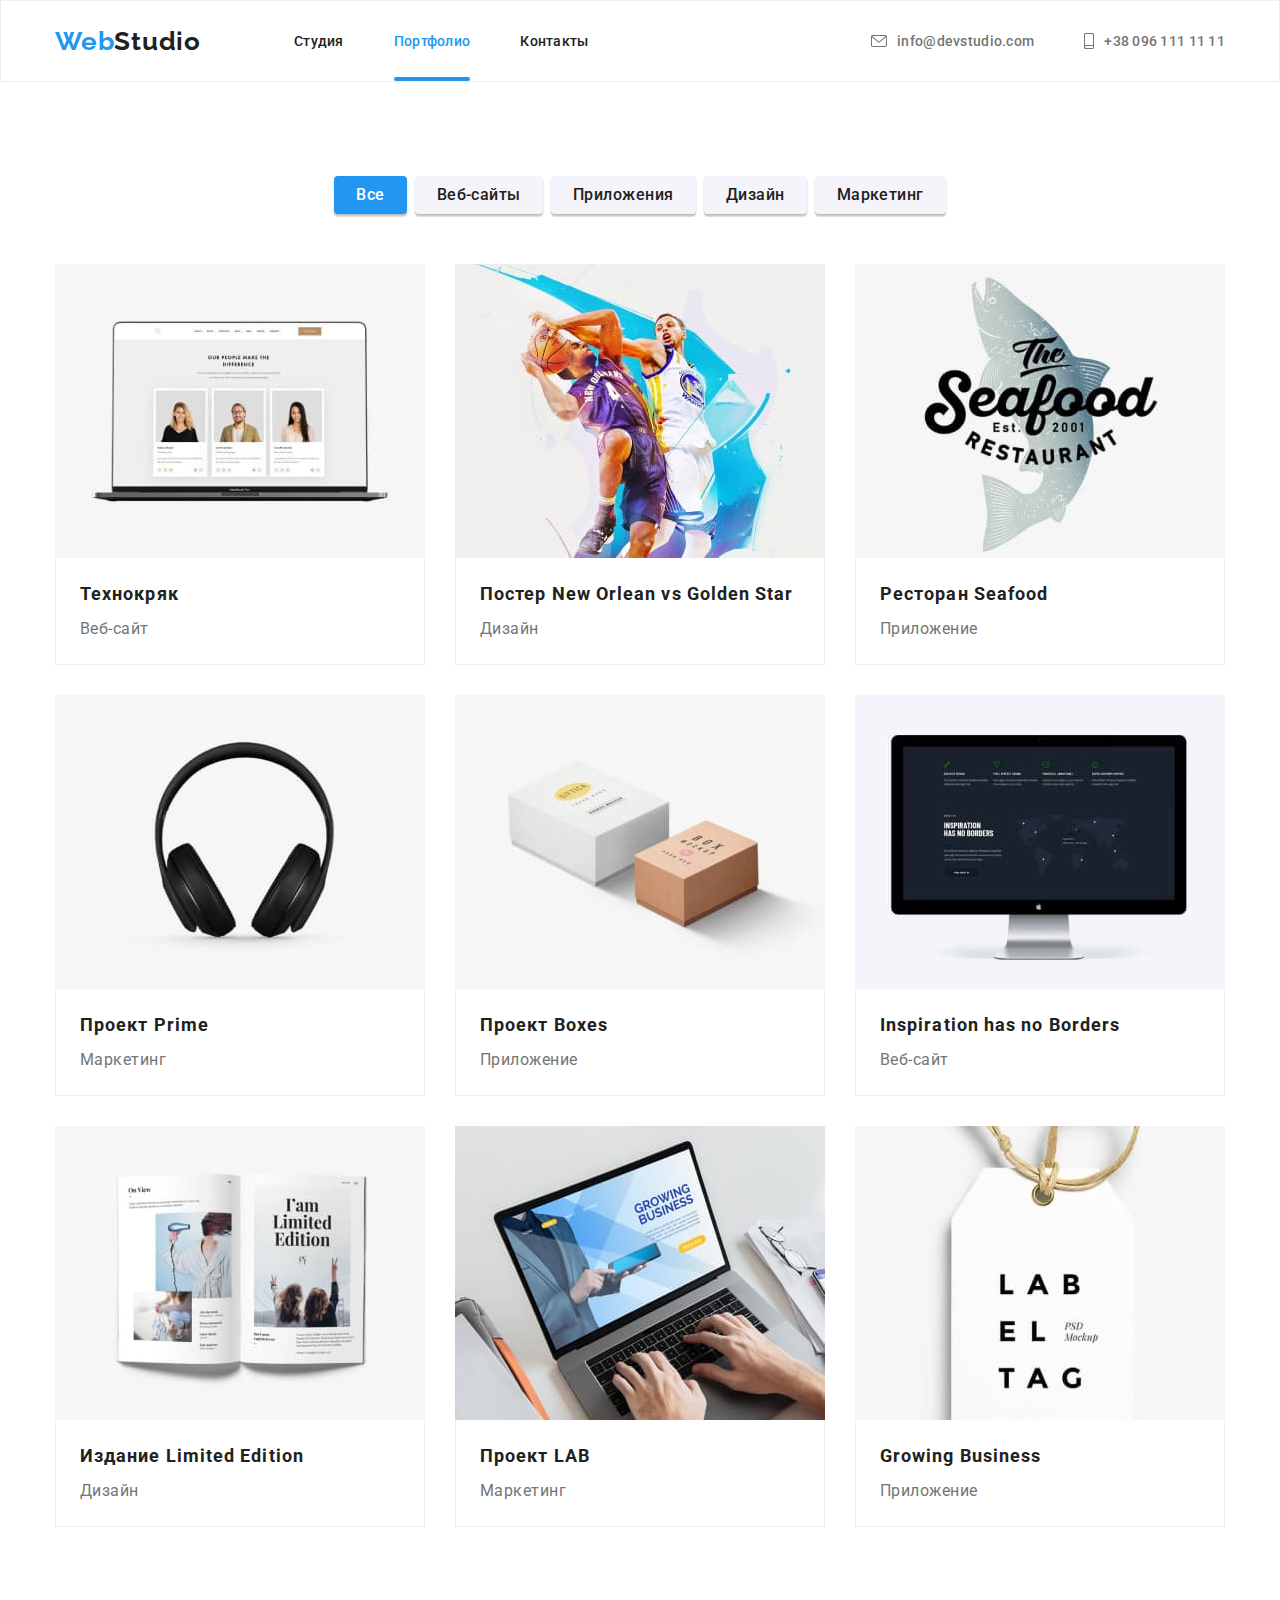
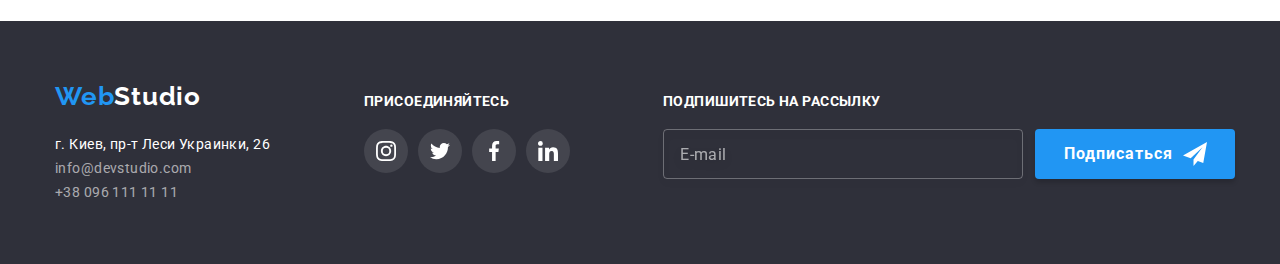
==== commit a848ccbd: "complete bem and sass" ====
--- a/portfolio.html
+++ b/portfolio.html
@@ -23,7 +23,7 @@
             <div class="page-header container">
                 <nav class="page-nav">
                     <a href="./index.html" class="logo link" lang="en"
-                        >Web<span class="logo-studio">Studio</span>
+                        >Web<span class="logo__studio">Studio</span>
                     </a>
                     <ul class="menu list">
                         <li class="menu__item">
@@ -79,257 +79,260 @@
             <section class="portfolio">
                 <div class="container portfolio-container">
                     <h1 class="visually-hidden">Портфолио</h1>
-                    <ul class="filter-menu list">
-                        <li class="filter-list">
-                            <button type="button" class="filter-button current">
+                    <ul class="filter list">
+                        <li class="filter__list">
+                            <button
+                                type="button"
+                                class="filter__button filter__button--current"
+                            >
                                 Все
                             </button>
                         </li>
-                        <li class="filter-list">
-                            <button type="button" class="filter-button">
+                        <li class="filter__list">
+                            <button type="button" class="filter__button">
                                 Веб-сайты
                             </button>
                         </li>
-                        <li class="filter-list">
-                            <button type="button" class="filter-button">
+                        <li class="filter__list">
+                            <button type="button" class="filter__button">
                                 Приложения
                             </button>
                         </li>
-                        <li class="filter-list">
-                            <button type="button" class="filter-button">
+                        <li class="filter__list">
+                            <button type="button" class="filter__button">
                                 Дизайн
                             </button>
                         </li>
-                        <li class="filter-list">
-                            <button type="button" class="filter-button">
+                        <li class="filter__list">
+                            <button type="button" class="filter__button">
                                 Маркетинг
                             </button>
                         </li>
                     </ul>
-                    <ul class="projects-list list">
-                        <li class="project-card">
-                            <a href="#" class="project-card-link link">
-                                <div class="project-wrapper">
-                                    <img
-                                        class="project-photo"
+                    <ul class="project list">
+                        <li class="project__card">
+                            <a href="#" class="project__card-link link">
+                                <div class="project__wrapper">
+                                    <img
+                                        class="project__photo"
                                         src="./images/portfolio/Технокряк.jpg"
                                         alt="Технокряк"
                                         width="370"
                                         height="294"
                                     />
-                                    <p class="project-description">
-                                        Ресурс предлагает комплексные
-                                        предложения с разным уровнем функционала
-                                        и сервисов. Все это позволит посетителю
-                                        получить исчерпывающие сведения о
-                                        компании или частном лице
-                                    </p>
-                                </div>
-                                <div class="project-box">
-                                    <h2 class="project-title">Технокряк</h2>
-                                    <p class="project-specialty">Веб-сайт</p>
-                                </div></a
-                            >
-                        </li>
-                        <li class="project-card">
-                            <a href="#" class="project-card-link link">
-                                <div class="project-wrapper">
-                                    <img
-                                        class="project-photo"
+                                    <p class="project__description">
+                                        Ресурс предлагает комплексные
+                                        предложения с разным уровнем функционала
+                                        и сервисов. Все это позволит посетителю
+                                        получить исчерпывающие сведения о
+                                        компании или частном лице
+                                    </p>
+                                </div>
+                                <div class="project__box">
+                                    <h2 class="project__title">Технокряк</h2>
+                                    <p class="project__specialty">Веб-сайт</p>
+                                </div></a
+                            >
+                        </li>
+                        <li class="project__card">
+                            <a href="#" class="project__card-link link">
+                                <div class="project__wrapper">
+                                    <img
+                                        class="project__photo"
                                         src="./images/portfolio/Постер-New-Orlean-vs-Golden-Star.jpg"
                                         alt="Постер New Orlean vs Golden Star"
                                         width="370"
                                         height="294"
                                     />
-                                    <p class="project-description">
-                                        Ресурс предлагает комплексные
-                                        предложения с разным уровнем функционала
-                                        и сервисов. Все это позволит посетителю
-                                        получить исчерпывающие сведения о
-                                        компании или частном лице
-                                    </p>
-                                </div>
-                                <div class="project-box">
-                                    <h2 class="project-title">
+                                    <p class="project__description">
+                                        Ресурс предлагает комплексные
+                                        предложения с разным уровнем функционала
+                                        и сервисов. Все это позволит посетителю
+                                        получить исчерпывающие сведения о
+                                        компании или частном лице
+                                    </p>
+                                </div>
+                                <div class="project__box">
+                                    <h2 class="project__title">
                                         Постер New Orlean vs Golden Star
                                     </h2>
-                                    <p class="project-specialty">Дизайн</p>
-                                </div></a
-                            >
-                        </li>
-                        <li class="project-card">
-                            <a href="#" class="project-card-link link">
-                                <div class="project-wrapper">
-                                    <img
-                                        class="project-photo"
+                                    <p class="project__specialty">Дизайн</p>
+                                </div></a
+                            >
+                        </li>
+                        <li class="project__card">
+                            <a href="#" class="project__card-link link">
+                                <div class="project__wrapper">
+                                    <img
+                                        class="project__photo"
                                         src="./images/portfolio/Ресторан-Seafood.jpg"
                                         alt="Ресторан Seafood"
                                         width="370"
                                         height="294"
                                     />
-                                    <p class="project-description">
-                                        Ресурс предлагает комплексные
-                                        предложения с разным уровнем функционала
-                                        и сервисов. Все это позволит посетителю
-                                        получить исчерпывающие сведения о
-                                        компании или частном лице
-                                    </p>
-                                </div>
-                                <div class="project-box">
-                                    <h2 class="project-title">
+                                    <p class="project__description">
+                                        Ресурс предлагает комплексные
+                                        предложения с разным уровнем функционала
+                                        и сервисов. Все это позволит посетителю
+                                        получить исчерпывающие сведения о
+                                        компании или частном лице
+                                    </p>
+                                </div>
+                                <div class="project__box">
+                                    <h2 class="project__title">
                                         Ресторан Seafood
                                     </h2>
-                                    <p class="project-specialty">Приложение</p>
-                                </div></a
-                            >
-                        </li>
-                        <li class="project-card">
-                            <a href="#" class="project-card-link link">
-                                <div class="project-wrapper">
-                                    <img
-                                        class="project-photo"
+                                    <p class="project__specialty">Приложение</p>
+                                </div></a
+                            >
+                        </li>
+                        <li class="project__card">
+                            <a href="#" class="project__card-link link">
+                                <div class="project__wrapper">
+                                    <img
+                                        class="project__photo"
                                         src="./images/portfolio/Проект-Prime.jpg"
                                         alt="Проект Prime"
                                         width="370"
                                         height="294"
                                     />
-                                    <p class="project-description">
-                                        Ресурс предлагает комплексные
-                                        предложения с разным уровнем функционала
-                                        и сервисов. Все это позволит посетителю
-                                        получить исчерпывающие сведения о
-                                        компании или частном лице
-                                    </p>
-                                </div>
-                                <div class="project-box">
-                                    <h2 class="project-title">Проект Prime</h2>
-                                    <p class="project-specialty">Маркетинг</p>
-                                </div></a
-                            >
-                        </li>
-                        <li class="project-card">
-                            <a href="#" class="project-card-link link">
-                                <div class="project-wrapper">
-                                    <img
-                                        class="project-photo"
+                                    <p class="project__description">
+                                        Ресурс предлагает комплексные
+                                        предложения с разным уровнем функционала
+                                        и сервисов. Все это позволит посетителю
+                                        получить исчерпывающие сведения о
+                                        компании или частном лице
+                                    </p>
+                                </div>
+                                <div class="project__box">
+                                    <h2 class="project__title">Проект Prime</h2>
+                                    <p class="project__specialty">Маркетинг</p>
+                                </div></a
+                            >
+                        </li>
+                        <li class="project__card">
+                            <a href="#" class="project__card-link link">
+                                <div class="project__wrapper">
+                                    <img
+                                        class="project__photo"
                                         src="./images/portfolio/Проект-Boxes.jpg"
                                         alt="Проект Boxes"
                                         width="370"
                                         height="294"
                                     />
-                                    <p class="project-description">
-                                        Ресурс предлагает комплексные
-                                        предложения с разным уровнем функционала
-                                        и сервисов. Все это позволит посетителю
-                                        получить исчерпывающие сведения о
-                                        компании или частном лице
-                                    </p>
-                                </div>
-                                <div class="project-box">
-                                    <h2 class="project-title">Проект Boxes</h2>
-                                    <p class="project-specialty">Приложение</p>
-                                </div></a
-                            >
-                        </li>
-                        <li class="project-card">
-                            <a href="#" class="project-card-link link">
-                                <div class="project-wrapper">
-                                    <img
-                                        class="project-photo"
+                                    <p class="project__description">
+                                        Ресурс предлагает комплексные
+                                        предложения с разным уровнем функционала
+                                        и сервисов. Все это позволит посетителю
+                                        получить исчерпывающие сведения о
+                                        компании или частном лице
+                                    </p>
+                                </div>
+                                <div class="project__box">
+                                    <h2 class="project__title">Проект Boxes</h2>
+                                    <p class="project__specialty">Приложение</p>
+                                </div></a
+                            >
+                        </li>
+                        <li class="project__card">
+                            <a href="#" class="project__card-link link">
+                                <div class="project__wrapper">
+                                    <img
+                                        class="project__photo"
                                         src="./images/portfolio/Inspiration-has-no-Borders.jpg"
                                         alt="Inspiration has no Borders"
                                         width="370"
                                         height="294"
                                     />
-                                    <p class="project-description">
-                                        Ресурс предлагает комплексные
-                                        предложения с разным уровнем функционала
-                                        и сервисов. Все это позволит посетителю
-                                        получить исчерпывающие сведения о
-                                        компании или частном лице
-                                    </p>
-                                </div>
-                                <div class="project-box">
-                                    <h2 class="project-title" lang="en">
+                                    <p class="project__description">
+                                        Ресурс предлагает комплексные
+                                        предложения с разным уровнем функционала
+                                        и сервисов. Все это позволит посетителю
+                                        получить исчерпывающие сведения о
+                                        компании или частном лице
+                                    </p>
+                                </div>
+                                <div class="project__box">
+                                    <h2 class="project__title" lang="en">
                                         Inspiration has no Borders
                                     </h2>
-                                    <p class="project-specialty">Веб-сайт</p>
-                                </div></a
-                            >
-                        </li>
-                        <li class="project-card">
-                            <a href="#" class="project-card-link link">
-                                <div class="project-wrapper">
-                                    <img
-                                        class="project-photo"
+                                    <p class="project__specialty">Веб-сайт</p>
+                                </div></a
+                            >
+                        </li>
+                        <li class="project__card">
+                            <a href="#" class="project__card-link link">
+                                <div class="project__wrapper">
+                                    <img
+                                        class="project__photo"
                                         src="./images/portfolio/Издание-Limited-Edition.jpg"
                                         alt="Издание Limited Edition"
                                         width="370"
                                         height="294"
                                     />
-                                    <p class="project-description">
-                                        Ресурс предлагает комплексные
-                                        предложения с разным уровнем функционала
-                                        и сервисов. Все это позволит посетителю
-                                        получить исчерпывающие сведения о
-                                        компании или частном лице
-                                    </p>
-                                </div>
-                                <div class="project-box">
-                                    <h2 class="project-title">
+                                    <p class="project__description">
+                                        Ресурс предлагает комплексные
+                                        предложения с разным уровнем функционала
+                                        и сервисов. Все это позволит посетителю
+                                        получить исчерпывающие сведения о
+                                        компании или частном лице
+                                    </p>
+                                </div>
+                                <div class="project__box">
+                                    <h2 class="project__title">
                                         Издание Limited Edition
                                     </h2>
-                                    <p class="project-specialty">Дизайн</p>
-                                </div></a
-                            >
-                        </li>
-                        <li class="project-card">
-                            <a href="#" class="project-card-link link">
-                                <div class="project-wrapper">
-                                    <img
-                                        class="project-photo"
+                                    <p class="project__specialty">Дизайн</p>
+                                </div></a
+                            >
+                        </li>
+                        <li class="project__card">
+                            <a href="#" class="project__card-link link">
+                                <div class="project__wrapper">
+                                    <img
+                                        class="project__photo"
                                         src="./images/portfolio/Проект-LAB.jpg"
                                         alt="Проект LAB"
                                         width="370"
                                         height="294"
                                     />
-                                    <p class="project-description">
-                                        Ресурс предлагает комплексные
-                                        предложения с разным уровнем функционала
-                                        и сервисов. Все это позволит посетителю
-                                        получить исчерпывающие сведения о
-                                        компании или частном лице
-                                    </p>
-                                </div>
-                                <div class="project-box">
-                                    <h2 class="project-title">Проект LAB</h2>
-                                    <p class="project-specialty">Маркетинг</p>
-                                </div></a
-                            >
-                        </li>
-                        <li class="project-card">
-                            <a href="#" class="project-card-link link">
-                                <div class="project-wrapper">
-                                    <img
-                                        class="project-photo"
+                                    <p class="project__description">
+                                        Ресурс предлагает комплексные
+                                        предложения с разным уровнем функционала
+                                        и сервисов. Все это позволит посетителю
+                                        получить исчерпывающие сведения о
+                                        компании или частном лице
+                                    </p>
+                                </div>
+                                <div class="project__box">
+                                    <h2 class="project__title">Проект LAB</h2>
+                                    <p class="project__specialty">Маркетинг</p>
+                                </div></a
+                            >
+                        </li>
+                        <li class="project__card">
+                            <a href="#" class="project__card-link link">
+                                <div class="project__wrapper">
+                                    <img
+                                        class="project__photo"
                                         src="./images/portfolio/Growing-Business.jpg"
                                         alt="Growing Business"
                                         width="370"
                                         height="294"
                                     />
-                                    <p class="project-description">
-                                        Ресурс предлагает комплексные
-                                        предложения с разным уровнем функционала
-                                        и сервисов. Все это позволит посетителю
-                                        получить исчерпывающие сведения о
-                                        компании или частном лице
-                                    </p>
-                                </div>
-                                <div class="project-box">
-                                    <h2 class="project-title" lang="en">
+                                    <p class="project__description">
+                                        Ресурс предлагает комплексные
+                                        предложения с разным уровнем функционала
+                                        и сервисов. Все это позволит посетителю
+                                        получить исчерпывающие сведения о
+                                        компании или частном лице
+                                    </p>
+                                </div>
+                                <div class="project__box">
+                                    <h2 class="project__title" lang="en">
                                         Growing Business
                                     </h2>
-                                    <p class="project-specialty">Приложение</p>
+                                    <p class="project__specialty">Приложение</p>
                                 </div></a
                             >
                         </li>
@@ -338,20 +341,21 @@
             </section>
         </main>
         <!-- FOOTER -->
-        <footer id="contacts-footer" class="contacts">
-            <div class="container footer-link">
+        <footer id="contacts" class="contacts">
+            <div class="container contacts-footer">
                 <address>
-                    <ul class="footer-list list">
-                        <li class="logo-footer">
-                            <a href="./index.html" class="logo-footer-link link"
-                                >Web<span class="logo-studio-footer"
+                    <ul class="contacts-footer__list list">
+                        <li class="contacts-footer__logo">
+                            <a href="./index.html" class="logo link"
+                                >Web<span
+                                    class="logo__studio logo__studio--white"
                                     >Studio</span
                                 ></a
                             >
                         </li>
-                        <li class="contacts-list">
+                        <li>
                             <a
-                                class="contact-address link"
+                                class="contacts-footer__address link"
                                 href="https://goo.gl/maps/yY5iYkGhVYkM21xK6"
                                 target="_blank"
                                 rel="noopener noreferrer"
@@ -359,29 +363,29 @@
                                 г. Киев, пр-т Леси Украинки, 26</a
                             >
                         </li>
-                        <li class="contacts-list">
+                        <li>
                             <a
-                                class="contact-mail-secondary link"
+                                class="contacts-footer__mail link"
                                 href="mailto:info@devstudio.com"
                                 >info@devstudio.com</a
                             >
                         </li>
-                        <li class="contacts-list">
+                        <li>
                             <a
-                                class="contact-phone-number-secondary link"
+                                class="contacts-footer__phone link"
                                 href="tel:+380961111111"
                                 >+38 096 111 11 11</a
                             >
                         </li>
                     </ul>
                 </address>
-                <div class="social-links-footer">
-                    <p class="social-title-footer">присоединяйтесь</p>
-                    <ul class="social-list-footer list">
-                        <li class="social-list-item-footer">
-                            <a href="" class="social-list-link-footer">
+                <div class="social-footer">
+                    <p class="social-footer__title">присоединяйтесь</p>
+                    <ul class="social-footer__list list">
+                        <li class="social-footer__item">
+                            <a href="" class="social-footer__link">
                                 <svg
-                                    class="social-list-icon-footer"
+                                    class="social-footer__icon"
                                     width="20"
                                     height="20"
                                 >
@@ -391,10 +395,10 @@
                                 </svg>
                             </a>
                         </li>
-                        <li class="social-list-item-footer">
-                            <a href="" class="social-list-link-footer">
+                        <li class="social-footer__item">
+                            <a href="" class="social-footer__link">
                                 <svg
-                                    class="social-list-icon-footer"
+                                    class="social-footer__icon"
                                     width="20"
                                     height="20"
                                 >
@@ -404,10 +408,10 @@
                                 </svg>
                             </a>
                         </li>
-                        <li class="social-list-item-footer">
-                            <a href="" class="social-list-link-footer">
+                        <li class="social-footer__item">
+                            <a href="" class="social-footer__link">
                                 <svg
-                                    class="social-list-icon-footer"
+                                    class="social-footer__icon"
                                     width="20"
                                     height="20"
                                 >
@@ -417,10 +421,10 @@
                                 </svg>
                             </a>
                         </li>
-                        <li class="social-list-item-footer">
-                            <a href="" class="social-list-link-footer">
+                        <li class="social-footer__item">
+                            <a href="" class="social-footer__link">
                                 <svg
-                                    class="social-list-icon-footer"
+                                    class="social-footer__icon"
                                     width="20"
                                     height="20"
                                 >
@@ -433,22 +437,22 @@
                     </ul>
                 </div>
                 <form class="subscription-form">
-                    <p class="subscription-title-form">
+                    <p class="subscription-form__title">
                         Подпишитесь на рассылку
                     </p>
-                    <div class="subscription-input-box">
+                    <div class="subscription-form__input-box">
                         <label
                             ><input
-                                class="subscription-input-form"
+                                class="subscription-form__input"
                                 type="text"
                                 name="user_email_for_subscription"
                                 pattern="([A-z0-9_.-]{1,})@([A-z0-9_.-]{1,}).([A-z]{2,8})"
                                 placeholder="E-mail"
                         /></label>
-                        <button class="subscription-btn" type="submit">
+                        <button class="subscription-form__btn" type="submit">
                             Подписаться
                             <svg
-                                class="subscription-btn-icon"
+                                class="subscription-form__btn-icon"
                                 width="24"
                                 height="24px"
                             >
--- a/css/main.min.css
+++ b/css/main.min.css
@@ -1 +1 @@
-:root{--primary-font: "Roboto", sans-serif;--secondary-font: "Raleway", sans-serif;--primary-font-color: #757575;--secondary-font-color: #212121;--accent-color: #2196f3;--contrasting-color: #ffffff;--icon-color: #afb1b8;--transition-dur-and-func: 250ms cubic-bezier(0.4, 0, 0.2, 1)}.visually-hidden{position:absolute;width:1px;height:1px;padding:0;margin:-1px;overflow:hidden;clip:rect(0, 0, 0, 0);white-space:nowrap;border:0}html,body{height:100%}body{line-height:1.5;-webkit-font-smoothing:antialiased}img,picture,video,canvas,svg{display:block;max-width:100%}ol,ul{margin-top:0;margin-left:0;margin-bottom:0}button{cursor:pointer;border:none}p,h1,h2,h3,h4,h5,h6{margin-top:0;margin-bottom:0;overflow-wrap:break-word}.link{text-decoration:none}.list{list-style:none;margin-top:0;margin-bottom:0;padding-left:0}body{color:var(--primary-font-color);font-family:var(--primary-font);font-size:14px}.container{width:1200px;margin-left:auto;margin-right:auto;padding-left:15px;padding-right:15px}.logo{padding-top:24px;padding-bottom:24px;margin-right:93px;font-family:var(--secondary-font);font-size:26px;font-weight:700;line-height:1.1923076923;letter-spacing:.03em;color:var(--accent-color)}.logo-studio{color:var(--secondary-font-color)}.title{margin-bottom:50px;font-size:36px;font-weight:700;line-height:1.1666666667;text-align:center;letter-spacing:.03em;color:var(--secondary-font-color)}.backdrop{position:fixed;top:0;left:0;z-index:100;width:100%;height:100%;background-color:rgba(0,0,0,.2);transition:opacity var(--transition-dur-and-func),visibility var(--transition-dur-and-func)}.backdrop.is-hidden{opacity:0;visibility:hidden;pointer-events:none}.backdrop.is-hidden .modal{transform:translate(-50%, -50%) scale(0.7)}.modal-form{display:flex;flex-direction:column}.modal-description{margin-bottom:12px;font-size:20px;font-weight:700;line-height:1.15;text-align:center;letter-spacing:.03em;color:var(--secondary-font-color)}.modal-form-input-wrapper{position:relative;display:block}.modal-form-input-desc{margin-bottom:4px;font-size:12px;font-weight:400;line-height:1.1666666667;letter-spacing:.01em}.modal-form-icon{position:absolute;top:40%;left:12px;transform:translateY(-50%);display:block}.modal-form-input:focus+.modal-form-icon{fill:var(--accent-color)}.modal-form-input{padding-left:42px;width:100%;height:40px;margin-bottom:10px;font-size:16px;outline:none;border:1px solid rgba(33,33,33,.2);border-radius:4px;transition:border var(--transition-dur-and-func)}.modal-form-input:focus{outline:none;border:1px solid var(--accent-color)}.user-message-form{width:100%;height:120px;font-size:12px;font-weight:400;line-height:1.1666666667;letter-spacing:.01em;padding:12px 16px;margin-bottom:20px;outline:none;border:1px solid rgba(33,33,33,.2);border-radius:4px;resize:none;transition:border var(--transition-dur-and-func)}.user-message-form::placeholder{font-weight:400;font-size:12px;line-height:1.17;letter-spacing:.01em;color:rgba(117,117,117,.5)}.user-message-form:focus{outline:none;border:1px solid var(--accent-color)}.modal-form-submit{min-width:200px;align-self:center;padding:10px 55px;display:flex;align-items:center;text-align:center;font-size:16px;font-weight:700;line-height:1.875;letter-spacing:.06em;box-shadow:0px 4px 4px rgba(0,0,0,.15);border-radius:4px;color:var(--contrasting-color);background-color:var(--accent-color);transition:box-shadow var(--transition-dur-and-func),background-color var(--transition-dur-and-func)}.modal-form-submit:hover,.modal-form-submit:focus{background:#188ce8}.modal-form-check-desc{display:flex;justify-content:center;align-items:center;margin-bottom:30px;font-size:14px;font-weight:400;line-height:1.7142857143;letter-spacing:.03em;cursor:pointer}.modal-form-check:checked+.modal-form-check-desc{text-shadow:0px 4px 4px rgba(0,0,0,.25)}.modal-form-check-desc::before{content:"";display:block;margin-right:7px;width:16px;height:15px;background-color:var(--contrasting-color);border:2px solid var(--secondary-font-color);border-radius:2px;cursor:pointer}.modal-form-check:checked+.modal-form-check-desc::before{background-color:var(--accent-color);background-image:url("../images/vector.svg");background-size:contain;background-repeat:no-repeat;background-origin:content-box;border-color:var(--accent-color);border-radius:2px;filter:drop-shadow(0px 4px 4px rgba(0, 0, 0, 0.25))}.modal{position:absolute;top:50%;left:50%;padding:40px;transform:translate(-50%, -50%) scale(1);width:528px;min-height:581px;background-color:var(--contrasting-color);border-radius:4px;box-shadow:0px 1px 3px rgba(0,0,0,.12),0px 1px 1px rgba(0,0,0,.14),0px 2px 1px rgba(0,0,0,.2);transition:box-shadow var(--transition-dur-and-func),transform var(--transition-dur-and-func)}.modal-close-btn{position:absolute;top:8px;right:8px;display:flex;justify-content:center;align-items:center;width:30px;height:30px;border-radius:50%;background-color:rgba(0,0,0,0);border:1px solid rgba(0,0,0,.1);padding:0;transition:border-color var(--transition-dur-and-func)}.modal-close-btn-icon{transition:fill var(--transition-dur-and-func)}.modal-close-btn:hover .modal-close-btn-icon,.modal-close-btn:focus .modal-close-btn-icon{fill:var(--accent-color)}.terms{font-size:14px;font-weight:700;line-height:1.1428571429;letter-spacing:.03em;color:var(--accent-color)}.menu__link.menu__link--current{position:relative;color:var(--accent-color)}.menu__link--current::after{position:absolute;content:"";display:block;bottom:0;width:100%;height:4px;background:var(--accent-color);border-radius:2px}.page-header{display:flex;align-items:center}.page-nav{display:flex;align-items:center}.menu__link{padding:32px 0;display:block;font-size:14px;font-weight:500;line-height:1.1428571429;letter-spacing:.02em;color:var(--secondary-font-color);transition:color var(--transition-dur-and-func)}.menu__link:focus,.menu__link:hover{color:var(--accent-color)}.menu{display:flex;align-items:center;font-size:14px;font-weight:500;line-height:1.1428571429;letter-spacing:.02em;color:var(--secondary-font-color)}.menu__item:not(:first-child){padding-left:50px}.contact{display:flex;margin-left:auto}.icon-smartphone{fill:currentColor;margin-right:10px}.icon-envelope{fill:currentColor;margin-right:10px}.contact-list__mail{display:flex;align-items:center;padding:32px 0;font-family:inherit;font-size:14px;font-weight:500;line-height:1.1428571429;letter-spacing:.02em;color:inherit;transition:color var(--transition-dur-and-func)}.contact-list__mail:hover,.contact-list__mail:focus{color:var(--accent-color)}.contact-list__phone-number{display:flex;align-items:center;padding:32px 0;padding-left:50px;font-size:14px;font-weight:500;line-height:1.1428571429;letter-spacing:.02em;color:inherit;transition:color var(--transition-dur-and-func)}.contact-list__phone-number:hover,.contact-list__phone-number:focus{color:var(--accent-color)}.hero{margin:auto;max-width:1600px;min-height:600px;padding:200px 0;background-image:linear-gradient(rgba(47, 48, 58, 0.4), rgba(47, 48, 58, 0.4)),url("../images/hero/bg.jpg");background-size:cover;background-color:#c4c4c4;background-repeat:no-repeat;background-position:center}.container-hero{text-align:center}.hero-title{margin-bottom:30px;font-size:44px;font-weight:900;line-height:1.3636363636;text-align:center;letter-spacing:.06em;text-transform:uppercase;text-shadow:0px 4px 4px rgba(0,0,0,.25);color:var(--contrasting-color)}.modal-btn{padding:10px 32px;font-family:inherit;font-size:16px;font-weight:700;line-height:1.875;letter-spacing:.06em;color:var(--contrasting-color);background:var(--accent-color);box-shadow:0px 4px 4px rgba(0,0,0,.15);border-radius:4px;border:0;filter:drop-shadow(0px 4px 4px rgba(0, 0, 0, 0.25));transition:background var(--transition-dur-and-func),box-shadow var(--transition-dur-and-func)}.modal-btn:hover,.modal-btn:focus{background:#188ce8;box-shadow:0px 4px 4px rgba(0,0,0,.15);border-radius:4px}.about{padding:94px 0;background:var(--contrasting-color)}.about-menu{display:flex;gap:30px}.about-title{margin-top:30px;margin-bottom:10px;font-size:14px;font-weight:700;line-height:1.1428571429;letter-spacing:.03em;text-transform:uppercase;color:var(--secondary-font-color)}.about-advantage{font-size:14px;font-weight:400;line-height:1.7142857143;letter-spacing:.03em}.icon-advantage-box{display:flex;justify-content:center;align-items:center;height:120px;background:#f5f4fa;border-radius:4px}.work{padding-bottom:94px;background:var(--contrasting-color)}.work-list{display:flex;align-items:center;flex-wrap:wrap;gap:30px}.work-description{padding:27px 0;font-family:var(--primary-font);font-size:14px;font-weight:700;line-height:1.1428571429;text-align:center;letter-spacing:.03em;text-transform:uppercase;color:var(--contrasting-color)}.work-wrapper-description{position:absolute;bottom:0;right:0;width:100%;height:70px;background:rgba(47,48,58,.8)}.work-wrapper{position:relative}.team{padding:94px 0;background:#f5f4fa}.team-list{display:flex;align-items:center;flex-wrap:wrap;gap:30px}.team-card{background-color:var(--contrasting-color);box-shadow:0px 1px 3px rgba(0,0,0,.12),0px 1px 1px rgba(0,0,0,.14),0px 2px 1px rgba(0,0,0,.2);border-radius:0px 0px 4px 4px}.team-box{padding:30px 0}.team-name{margin-bottom:10px;font-size:16px;font-weight:500;line-height:1.1875;text-align:center;letter-spacing:.03em;color:var(--secondary-font-color)}.team-function{margin-bottom:16px;font-size:16px;font-weight:400;line-height:1.1875;text-align:center;letter-spacing:.03em}.social-list{display:flex;justify-content:center;gap:10px;cursor:pointer}.social-list-link{display:flex;justify-content:center;align-items:center;width:44px;height:44px;border-radius:50%;background-color:var(--contrasting-color);transition:background-color var(--transition-dur-and-func)}.social-list-link:hover,.social-list-link:focus{background-color:var(--accent-color)}.social-list-icon{fill:var(--icon-color);transition:fill var(--transition-dur-and-func)}.social-list-link:hover .social-list-icon,.social-list-link:focus .social-list-icon{fill:var(--contrasting-color)}.clients-container{padding:94px 0}.clients-list{display:flex;align-items:center;justify-content:space-between}.client-list-link{display:flex;justify-content:center;align-items:center;width:170px;height:92px;border:1px solid var(--icon-color);border-radius:4px;background-color:var(--contrasting-color);transition:background-color var(--transition-dur-and-func),border var(--transition-dur-and-func)}.client-list-link:hover,.client-list-link:focus{border:1px solid var(--accent-color);border-radius:4px}.client-list-icon{fill:var(--icon-color);transition:fill var(--transition-dur-and-func)}.client-list-link:hover .client-list-icon,.client-list-link:focus .client-list-icon{fill:var(--accent-color)}.contacts{max-width:1600px;margin:auto;background:#2f303a}.logo-footer{margin-top:60px;margin-bottom:20px}.logo-footer-link{font-family:var(--secondary-font);font-style:normal;font-size:26px;font-weight:700;line-height:1.1923076923;letter-spacing:.03em;color:var(--accent-color)}.logo-studio-footer{font-family:var(--secondary-font);font-size:26px;font-weight:700;line-height:1.1923076923;letter-spacing:.03em;color:var(--contrasting-color)}.footer-list{margin-right:70px;margin-bottom:60px}.contact-address{font-size:14px;font-weight:400;line-height:1.7142857143;font-style:normal;letter-spacing:.03em;color:var(--contrasting-color);transition:color var(--transition-dur-and-func)}.contact-address:hover,.contact-address:focus{color:var(--accent-color)}.contact-mail-secondary{padding-top:9px;font-size:14px;font-weight:400;line-height:1.7142857143;font-style:normal;letter-spacing:.03em;color:rgba(255,255,255,.6);transition:color var(--transition-dur-and-func)}.contact-mail-secondary:hover,.contact-mail-secondary:focus{color:var(--accent-color)}.contact-phone-number-secondary{padding-top:9px;font-size:14px;font-weight:400;line-height:1.7142857143;font-style:normal;letter-spacing:.03em;color:rgba(255,255,255,.6);transition:color var(--transition-dur-and-func)}.contact-phone-number-secondary:hover,.contact-phone-number-secondary:focus{color:var(--accent-color)}.social-title-footer{font-size:14px;font-weight:700;line-height:1.1428571429;letter-spacing:.03em;text-transform:uppercase;color:var(--contrasting-color)}.social-list-footer{margin-top:20px;display:flex;gap:10px}.social-list-link-footer{display:flex;justify-content:center;align-items:center;width:44px;height:44px;border-radius:50%;background-color:rgba(255,255,255,.1);transition:background-color var(--transition-dur-and-func)}.social-list-link-footer:hover,.social-list-link-footer:focus{background-color:var(--accent-color)}.social-list-icon-footer{fill:var(--contrasting-color);transition:fill var(--transition-dur-and-func)}.social-list-link-footer:hover .social-list-icon-footer,.social-list-link-footer:focus .social-list-icon-footer{fill:var(--contrasting-color)}.social-links-footer{margin-top:72px}.container.footer-link{display:flex}.subscription-form{margin-top:72px;margin-left:93px;display:flex;flex-direction:column}.subscription-input-box{display:flex}.subscription-title-form{margin-bottom:20px;font-style:normal;font-size:14px;font-weight:700;line-height:1.1428571429;letter-spacing:.03em;text-transform:uppercase;color:var(--contrasting-color)}.subscription-input-form{margin-right:12px;width:360px;height:50px;padding-left:16px;font-style:normal;font-size:16px;font-weight:400;line-height:1.25;letter-spacing:.03em;color:var(--contrasting-color);background-color:rgba(0,0,0,0);border:1px solid rgba(255,255,255,.3);filter:drop-shadow(0px 4px 4px rgba(0, 0, 0, 0.15));border-radius:4px;transition:border var(--transition-dur-and-func)}.subscription-input-form:focus{outline:none;border:1px solid #188ce8}.subscription-input-form::placeholder{display:flex;align-items:center;font-style:normal;font-size:16px;font-weight:400;line-height:1.25;letter-spacing:.03em;color:rgba(255,255,255,.6)}.subscription-btn{padding-top:10px;padding-bottom:10px;padding-left:29px;padding-right:28px;min-width:200px;height:50px;display:flex;justify-content:space-between;align-items:center;text-align:center;letter-spacing:.06em;font-style:normal;font-size:16px;font-weight:700;line-height:1.875;color:var(--contrasting-color);background:var(--accent-color);box-shadow:0px 4px 4px rgba(0,0,0,.15);border-radius:4px;transform:background var(--transition-dur-and-func)}.subscription-btn:hover,.subscription-btn:focus{background-color:#188ce8}.page-header--border{border:1px solid #eee}.portfolio{padding:94px 0}.filter-menu{margin-bottom:50px;display:flex;justify-content:center}.filter-button.current{background-color:var(--accent-color);color:var(--contrasting-color);box-shadow:0px 3px 1px rgba(0,0,0,.1),0px 1px 2px rgba(0,0,0,.08),0px 2px 2px rgba(0,0,0,.12);border-radius:4px}.filter-list:not(:first-child){margin-left:8px}.filter-button{padding:6px 22px;font-family:inherit;font-size:16px;font-weight:500;line-height:1.625;letter-spacing:.03em;background-color:#f5f4fa;color:var(--secondary-font-color);border:0;box-shadow:0px 3px 1px rgba(0,0,0,.1),0px 1px 2px rgba(0,0,0,.08),0px 2px 2px rgba(0,0,0,.12);border-radius:4px;cursor:pointer;transition:background-color var(--transition-dur-and-func),color var(--transition-dur-and-func),box-shadow var(--transition-dur-and-func)}.filter-button:hover,.filter-button:focus{background-color:var(--accent-color);color:var(--contrasting-color);box-shadow:0px 3px 1px rgba(0,0,0,.1),0px 1px 2px rgba(0,0,0,.08),0px 2px 2px rgba(0,0,0,.12);border-radius:4px}.project-card{background:var(--contrasting-color);box-shadow:0;transition:box-shadow var(--transition-dur-and-func)}.project-card:hover,.project-card:focus{box-shadow:0px 1px 1px rgba(0,0,0,.12),0px 4px 4px rgba(0,0,0,.06),1px 4px 6px rgba(0,0,0,.16);cursor:pointer}.projects-list{display:flex;align-items:center;flex-wrap:wrap;gap:30px}.project-title{margin-bottom:4px;font-size:18px;font-weight:700;line-height:1.7777777778;letter-spacing:.06em;color:var(--secondary-font-color)}.project-box{padding:20px 24px;border:1px solid #eee;border-top:none}.project-specialty{font-family:var(--primary-font);color:var(--primary-font-color);font-size:16px;font-weight:400;line-height:1.875;letter-spacing:.03em}.project-wrapper{position:relative;overflow:hidden}.project-description{font-family:var(--primary-font);font-size:18px;font-weight:400;line-height:2;letter-spacing:.03em;color:var(--contrasting-color);position:absolute;left:0;top:0;padding:0 24px;display:flex;align-items:center;width:100%;height:100%;transform:translate(0, 100%);transition:transform var(--transition-dur-and-func);background:rgba(33,150,243,.9)}.project-card-link:hover .project-description,.project-card-link:focus .project-description{transform:translate(0, 0)}/*# sourceMappingURL=main.min.css.map */+:root{--primary-font: "Roboto", sans-serif;--secondary-font: "Raleway", sans-serif;--primary-font-color: #757575;--secondary-font-color: #212121;--accent-color: #2196f3;--contrasting-color: #ffffff;--icon-color: #afb1b8;--transition-dur-and-func: 250ms cubic-bezier(0.4, 0, 0.2, 1)}.visually-hidden{position:absolute;width:1px;height:1px;padding:0;margin:-1px;overflow:hidden;clip:rect(0, 0, 0, 0);white-space:nowrap;border:0}html,body{height:100%}body{line-height:1.5;-webkit-font-smoothing:antialiased}img,picture,video,canvas,svg{display:block;max-width:100%}ol,ul{margin-top:0;margin-left:0;margin-bottom:0}button{cursor:pointer;border:none}p,h1,h2,h3,h4,h5,h6{margin-top:0;margin-bottom:0;overflow-wrap:break-word}.link{text-decoration:none}.list{list-style:none;margin-top:0;margin-bottom:0;padding-left:0}body{color:var(--primary-font-color);font-family:var(--primary-font);font-size:14px}.container{width:1200px;margin-left:auto;margin-right:auto;padding-left:15px;padding-right:15px}.logo{padding-top:24px;padding-bottom:24px;margin-right:93px;font-family:var(--secondary-font);font-style:normal;font-size:26px;font-weight:700;line-height:1.1923076923;letter-spacing:.03em;color:var(--accent-color)}.logo__studio{color:var(--secondary-font-color)}.title{margin-bottom:50px;font-size:36px;font-weight:700;line-height:1.1666666667;text-align:center;letter-spacing:.03em;color:var(--secondary-font-color)}.backdrop{position:fixed;top:0;left:0;z-index:100;width:100%;height:100%;background-color:rgba(0,0,0,.2);transition:opacity var(--transition-dur-and-func),visibility var(--transition-dur-and-func)}.backdrop.is-hidden{opacity:0;visibility:hidden;pointer-events:none}.backdrop.is-hidden .modal{transform:translate(-50%, -50%) scale(0.7)}.modal-form{display:flex;flex-direction:column}.modal-form__description{margin-bottom:12px;font-size:20px;font-weight:700;line-height:1.15;text-align:center;letter-spacing:.03em;color:var(--secondary-font-color)}.modal-form__input-wrapper{position:relative;display:block}.modal-form__input-desc{margin-bottom:4px;font-size:12px;font-weight:400;line-height:1.1666666667;letter-spacing:.01em}.modal-form__icon{position:absolute;top:40%;left:12px;transform:translateY(-50%);display:block}.modal-form__input:focus+.modal-form__icon{fill:var(--accent-color)}.modal-form__input{padding-left:42px;width:100%;height:40px;margin-bottom:10px;font-size:16px;outline:none;border:1px solid rgba(33,33,33,.2);border-radius:4px;transition:border var(--transition-dur-and-func)}.modal-form__input:focus{outline:none;border:1px solid var(--accent-color)}.modal-form__user-message{width:100%;height:120px;font-size:12px;font-weight:400;line-height:1.1666666667;letter-spacing:.01em;padding:12px 16px;margin-bottom:20px;outline:none;border:1px solid rgba(33,33,33,.2);border-radius:4px;resize:none;transition:border var(--transition-dur-and-func)}.modal-form__user-message::placeholder{font-weight:400;font-size:12px;line-height:1.17;letter-spacing:.01em;color:rgba(117,117,117,.5)}.modal-form__user-message:focus{outline:none;border:1px solid var(--accent-color)}.modal-form__submit{min-width:200px;align-self:center;padding:10px 55px;display:flex;align-items:center;text-align:center;font-size:16px;font-weight:700;line-height:1.875;letter-spacing:.06em;box-shadow:0px 4px 4px rgba(0,0,0,.15);border-radius:4px;color:var(--contrasting-color);background-color:var(--accent-color);transition:box-shadow var(--transition-dur-and-func),background-color var(--transition-dur-and-func)}.modal-form__submit:hover,.modal-form__submit:focus{background:#188ce8}.modal-form__check-desc{display:flex;justify-content:center;align-items:center;margin-bottom:30px;font-size:14px;font-weight:400;line-height:1.7142857143;letter-spacing:.03em;cursor:pointer}.modal-form__check:checked+.modal-form__check-desc{text-shadow:0px 4px 4px rgba(0,0,0,.25)}.modal-form__check-desc::before{content:"";display:block;margin-right:7px;width:16px;height:15px;background-color:var(--contrasting-color);border:2px solid var(--secondary-font-color);border-radius:2px;cursor:pointer}.modal-form__check:checked+.modal-form__check-desc::before{background-color:var(--accent-color);background-image:url("../images/vector.svg");background-size:contain;background-repeat:no-repeat;background-origin:content-box;border-color:var(--accent-color);border-radius:2px;filter:drop-shadow(0px 4px 4px rgba(0, 0, 0, 0.25))}.modal{position:absolute;top:50%;left:50%;padding:40px;transform:translate(-50%, -50%) scale(1);width:528px;min-height:581px;background-color:var(--contrasting-color);border-radius:4px;box-shadow:0px 1px 3px rgba(0,0,0,.12),0px 1px 1px rgba(0,0,0,.14),0px 2px 1px rgba(0,0,0,.2);transition:box-shadow var(--transition-dur-and-func),transform var(--transition-dur-and-func)}.modal__close-btn{position:absolute;top:8px;right:8px;display:flex;justify-content:center;align-items:center;width:30px;height:30px;border-radius:50%;background-color:rgba(0,0,0,0);border:1px solid rgba(0,0,0,.1);padding:0;transition:border-color var(--transition-dur-and-func)}.modal__close-btn-icon{transition:fill var(--transition-dur-and-func)}.modal__close-btn:hover .modal__close-btn-icon,.modal__close-btn:focus .modal__close-btn-icon{fill:var(--accent-color)}.terms{font-size:14px;font-weight:400;line-height:1.7142857143;font-style:normal;letter-spacing:.03em;color:var(--accent-color)}.menu__link.menu__link--current{position:relative;color:var(--accent-color)}.menu__link--current::after{position:absolute;content:"";display:block;bottom:0;width:100%;height:4px;background:var(--accent-color);border-radius:2px}.page-header{display:flex;align-items:center}.page-nav{display:flex;align-items:center}.menu__link{padding:32px 0;display:block;font-size:14px;font-weight:500;line-height:1.1428571429;letter-spacing:.02em;color:var(--secondary-font-color);transition:color var(--transition-dur-and-func)}.menu__link:focus,.menu__link:hover{color:var(--accent-color)}.menu{display:flex;align-items:center;font-size:14px;font-weight:500;line-height:1.1428571429;letter-spacing:.02em;color:var(--secondary-font-color)}.menu__item:not(:first-child){padding-left:50px}.contact{display:flex;margin-left:auto}.icon-smartphone{fill:currentColor;margin-right:10px}.icon-envelope{fill:currentColor;margin-right:10px}.contact-list__mail{display:flex;align-items:center;padding:32px 0;font-family:inherit;font-size:14px;font-weight:500;line-height:1.1428571429;letter-spacing:.02em;color:inherit;transition:color var(--transition-dur-and-func)}.contact-list__mail:hover,.contact-list__mail:focus{color:var(--accent-color)}.contact-list__phone-number{display:flex;align-items:center;padding:32px 0;padding-left:50px;font-size:14px;font-weight:500;line-height:1.1428571429;letter-spacing:.02em;color:inherit;transition:color var(--transition-dur-and-func)}.contact-list__phone-number:hover,.contact-list__phone-number:focus{color:var(--accent-color)}.hero{margin:auto;max-width:1600px;min-height:600px;padding:200px 0;background-image:linear-gradient(rgba(47, 48, 58, 0.4), rgba(47, 48, 58, 0.4)),url("../images/hero/bg.jpg");background-size:cover;background-color:#c4c4c4;background-repeat:no-repeat;background-position:center}.container-hero{text-align:center}.hero-title{margin-bottom:30px;font-size:44px;font-weight:900;line-height:1.3636363636;text-align:center;letter-spacing:.06em;text-transform:uppercase;text-shadow:0px 4px 4px rgba(0,0,0,.25);color:var(--contrasting-color)}.modal-btn{padding:10px 32px;font-family:inherit;font-size:16px;font-weight:700;line-height:1.875;letter-spacing:.06em;color:var(--contrasting-color);background:var(--accent-color);box-shadow:0px 4px 4px rgba(0,0,0,.15);border-radius:4px;border:0;filter:drop-shadow(0px 4px 4px rgba(0, 0, 0, 0.25));transition:background var(--transition-dur-and-func),box-shadow var(--transition-dur-and-func)}.modal-btn:hover,.modal-btn:focus{background:#188ce8;box-shadow:0px 4px 4px rgba(0,0,0,.15);border-radius:4px}.about{padding:94px 0;background:var(--contrasting-color)}.about__menu{display:flex;gap:30px}.advantage__title{margin-top:30px;margin-bottom:10px;font-size:14px;font-weight:700;line-height:1.1428571429;letter-spacing:.03em;text-transform:uppercase;color:var(--secondary-font-color)}.advantage__desc{font-size:14px;font-weight:400;line-height:1.7142857143;letter-spacing:.03em}.advantage{display:flex;justify-content:center;align-items:center;height:120px;background:#f5f4fa;border-radius:4px}.work{padding-bottom:94px;background:var(--contrasting-color)}.work__menu{display:flex;align-items:center;flex-wrap:wrap;gap:30px}.work__description{padding:27px 0;font-family:var(--primary-font);font-size:14px;font-weight:700;line-height:1.1428571429;text-align:center;letter-spacing:.03em;text-transform:uppercase;color:var(--contrasting-color)}.work__wrapper-description{position:absolute;bottom:0;right:0;width:100%;height:70px;background:rgba(47,48,58,.8)}.work__wrapper{position:relative}.team{padding:94px 0;background:#f5f4fa}.team__menu{display:flex;align-items:center;flex-wrap:wrap;gap:30px}.team__card{background-color:var(--contrasting-color);box-shadow:0px 1px 3px rgba(0,0,0,.12),0px 1px 1px rgba(0,0,0,.14),0px 2px 1px rgba(0,0,0,.2);border-radius:0px 0px 4px 4px}.team__box{padding:30px 0}.team__name{margin-bottom:10px;font-size:16px;font-weight:500;line-height:1.1875;text-align:center;letter-spacing:.03em;color:var(--secondary-font-color)}.team__function{margin-bottom:16px;font-size:16px;font-weight:400;line-height:1.1875;text-align:center;letter-spacing:.03em}.social__menu{display:flex;justify-content:center;gap:10px;cursor:pointer}.social__list-link{display:flex;justify-content:center;align-items:center;width:44px;height:44px;border-radius:50%;background-color:var(--contrasting-color);transition:background-color var(--transition-dur-and-func)}.social__list-link:hover,.social__list-link:focus{background-color:var(--accent-color)}.social__list-icon{fill:var(--icon-color);transition:fill var(--transition-dur-and-func)}.social__list-link:hover .social__list-icon,.social__list-link:focus .social__list-icon{fill:var(--contrasting-color)}.clients{padding:94px 0}.clients__list{display:flex;align-items:center;justify-content:space-between}.client-brand__link{display:flex;justify-content:center;align-items:center;width:170px;height:92px;border:1px solid var(--icon-color);border-radius:4px;background-color:var(--contrasting-color);transition:background-color var(--transition-dur-and-func),border var(--transition-dur-and-func)}.client-brand__link:hover,.client-brand__link:focus{border:1px solid var(--accent-color);border-radius:4px}.client-brand__icon{fill:var(--icon-color);transition:fill var(--transition-dur-and-func)}.client-brand__link:hover .client-brand__icon,.client-brand__link:focus .client-brand__icon{fill:var(--accent-color)}.contacts{max-width:1600px;margin:auto;background:#2f303a}.contacts-footer__logo{margin-top:60px;margin-bottom:20px}.logo__studio--white{font-family:var(--secondary-font);font-size:26px;font-weight:700;line-height:1.1923076923;letter-spacing:.03em;color:var(--contrasting-color)}.contacts-footer__list{margin-right:70px;margin-bottom:60px}.contacts-footer__address{font-size:14px;font-weight:400;line-height:1.7142857143;font-style:normal;letter-spacing:.03em;color:var(--contrasting-color);transition:color var(--transition-dur-and-func)}.contacts-footer__address:hover,.contacts-footer__address:focus{color:var(--accent-color)}.contacts-footer__mail{padding-top:9px;font-size:14px;font-weight:400;line-height:1.7142857143;font-style:normal;letter-spacing:.03em;color:rgba(255,255,255,.6);transition:color var(--transition-dur-and-func)}.contacts-footer__mail:hover,.contacts-footer__mail:focus{color:var(--accent-color)}.contacts-footer__phone{padding-top:9px;font-size:14px;font-weight:400;line-height:1.7142857143;font-style:normal;letter-spacing:.03em;color:rgba(255,255,255,.6);transition:color var(--transition-dur-and-func)}.contacts-footer__phone:hover,.contacts-footer__phone:focus{color:var(--accent-color)}.social-footer__title{font-size:14px;font-weight:700;line-height:1.1428571429;letter-spacing:.03em;text-transform:uppercase;color:var(--contrasting-color)}.social-footer__list{margin-top:20px;display:flex;gap:10px}.social-footer__link{display:flex;justify-content:center;align-items:center;width:44px;height:44px;border-radius:50%;background-color:rgba(255,255,255,.1);transition:background-color var(--transition-dur-and-func)}.social-footer__link:hover,.social-footer__link:focus{background-color:var(--accent-color)}.social-footer__icon{fill:var(--contrasting-color);transition:fill var(--transition-dur-and-func)}.social-footer__link:hover .social-footer__icon,.social-footer__link:focus .social-footer__icon{fill:var(--contrasting-color)}.social-footer{margin-top:72px}.container.contacts-footer{display:flex}.subscription-form{margin-top:72px;margin-left:93px;display:flex;flex-direction:column}.subscription-form__input-box{display:flex}.subscription-form__title{margin-bottom:20px;font-style:normal;font-size:14px;font-weight:700;line-height:1.1428571429;letter-spacing:.03em;text-transform:uppercase;color:var(--contrasting-color)}.subscription-form__input{margin-right:12px;width:360px;height:50px;padding-left:16px;font-style:normal;font-size:16px;font-weight:400;line-height:1.25;letter-spacing:.03em;color:var(--contrasting-color);background-color:rgba(0,0,0,0);border:1px solid rgba(255,255,255,.3);filter:drop-shadow(0px 4px 4px rgba(0, 0, 0, 0.15));border-radius:4px;transition:border var(--transition-dur-and-func)}.subscription-form__input:focus{outline:none;border:1px solid #188ce8}.subscription-form__input::placeholder{display:flex;align-items:center;font-style:normal;font-size:16px;font-weight:400;line-height:1.25;letter-spacing:.03em;color:rgba(255,255,255,.6)}.subscription-form__btn{padding-top:10px;padding-bottom:10px;padding-left:29px;padding-right:28px;min-width:200px;height:50px;display:flex;justify-content:space-between;align-items:center;text-align:center;letter-spacing:.06em;font-style:normal;font-size:16px;font-weight:700;line-height:1.875;color:var(--contrasting-color);background:var(--accent-color);box-shadow:0px 4px 4px rgba(0,0,0,.15);border-radius:4px;transform:background var(--transition-dur-and-func)}.subscription-form__btn:hover,.subscription-form__btn:focus{background-color:#188ce8}.page-header--border{border:1px solid #eee}.portfolio{padding:94px 0}.filter{margin-bottom:50px;display:flex;justify-content:center}.filter__button.filter__button--current{background-color:var(--accent-color);color:var(--contrasting-color);box-shadow:0px 3px 1px rgba(0,0,0,.1),0px 1px 2px rgba(0,0,0,.08),0px 2px 2px rgba(0,0,0,.12);border-radius:4px}.filter__list:not(:first-child){margin-left:8px}.filter__button{padding:6px 22px;font-family:inherit;font-size:16px;font-weight:500;line-height:1.625;letter-spacing:.03em;background-color:#f5f4fa;color:var(--secondary-font-color);border:0;box-shadow:0px 3px 1px rgba(0,0,0,.1),0px 1px 2px rgba(0,0,0,.08),0px 2px 2px rgba(0,0,0,.12);border-radius:4px;cursor:pointer;transition:background-color var(--transition-dur-and-func),color var(--transition-dur-and-func),box-shadow var(--transition-dur-and-func)}.filter__button:hover,.filter__button:focus{background-color:var(--accent-color);color:var(--contrasting-color);box-shadow:0px 3px 1px rgba(0,0,0,.1),0px 1px 2px rgba(0,0,0,.08),0px 2px 2px rgba(0,0,0,.12);border-radius:4px}.project__card{background:var(--contrasting-color);box-shadow:0;transition:box-shadow var(--transition-dur-and-func)}.project__card:hover,.project__card:focus{box-shadow:0px 1px 1px rgba(0,0,0,.12),0px 4px 4px rgba(0,0,0,.06),1px 4px 6px rgba(0,0,0,.16);cursor:pointer}.project{display:flex;align-items:center;flex-wrap:wrap;gap:30px}.project__title{margin-bottom:4px;font-size:18px;font-weight:700;line-height:1.7777777778;letter-spacing:.06em;color:var(--secondary-font-color)}.project__box{padding:20px 24px;border:1px solid #eee;border-top:none}.project__specialty{font-family:var(--primary-font);color:var(--primary-font-color);font-size:16px;font-weight:400;line-height:1.875;letter-spacing:.03em}.project__wrapper{position:relative;overflow:hidden}.project__description{font-family:var(--primary-font);font-size:18px;font-weight:400;line-height:2;letter-spacing:.03em;color:var(--contrasting-color);position:absolute;left:0;top:0;padding:0 24px;display:flex;align-items:center;width:100%;height:100%;transform:translate(0, 100%);transition:transform var(--transition-dur-and-func);background:rgba(33,150,243,.9)}.project__card-link:hover .project__description,.project__card-link:focus .project__description{transform:translate(0, 0)}/*# sourceMappingURL=main.min.css.map */